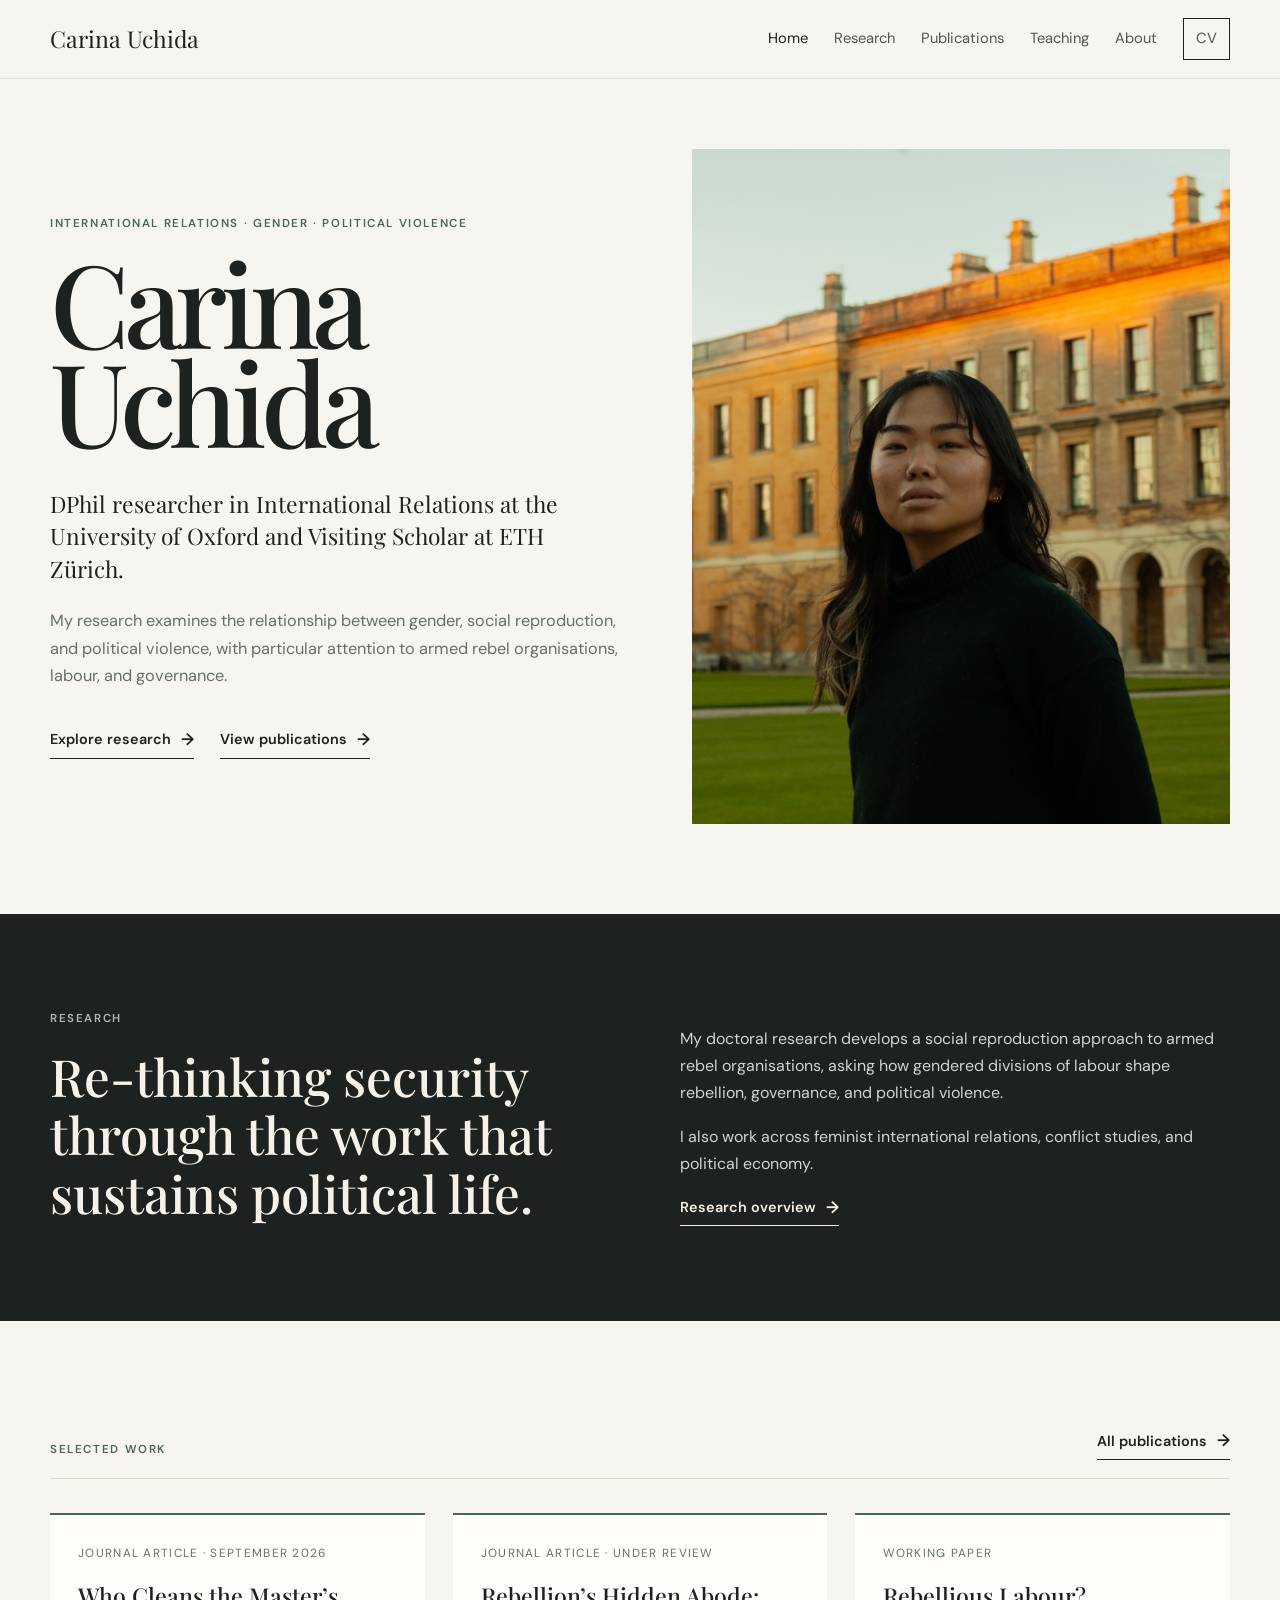
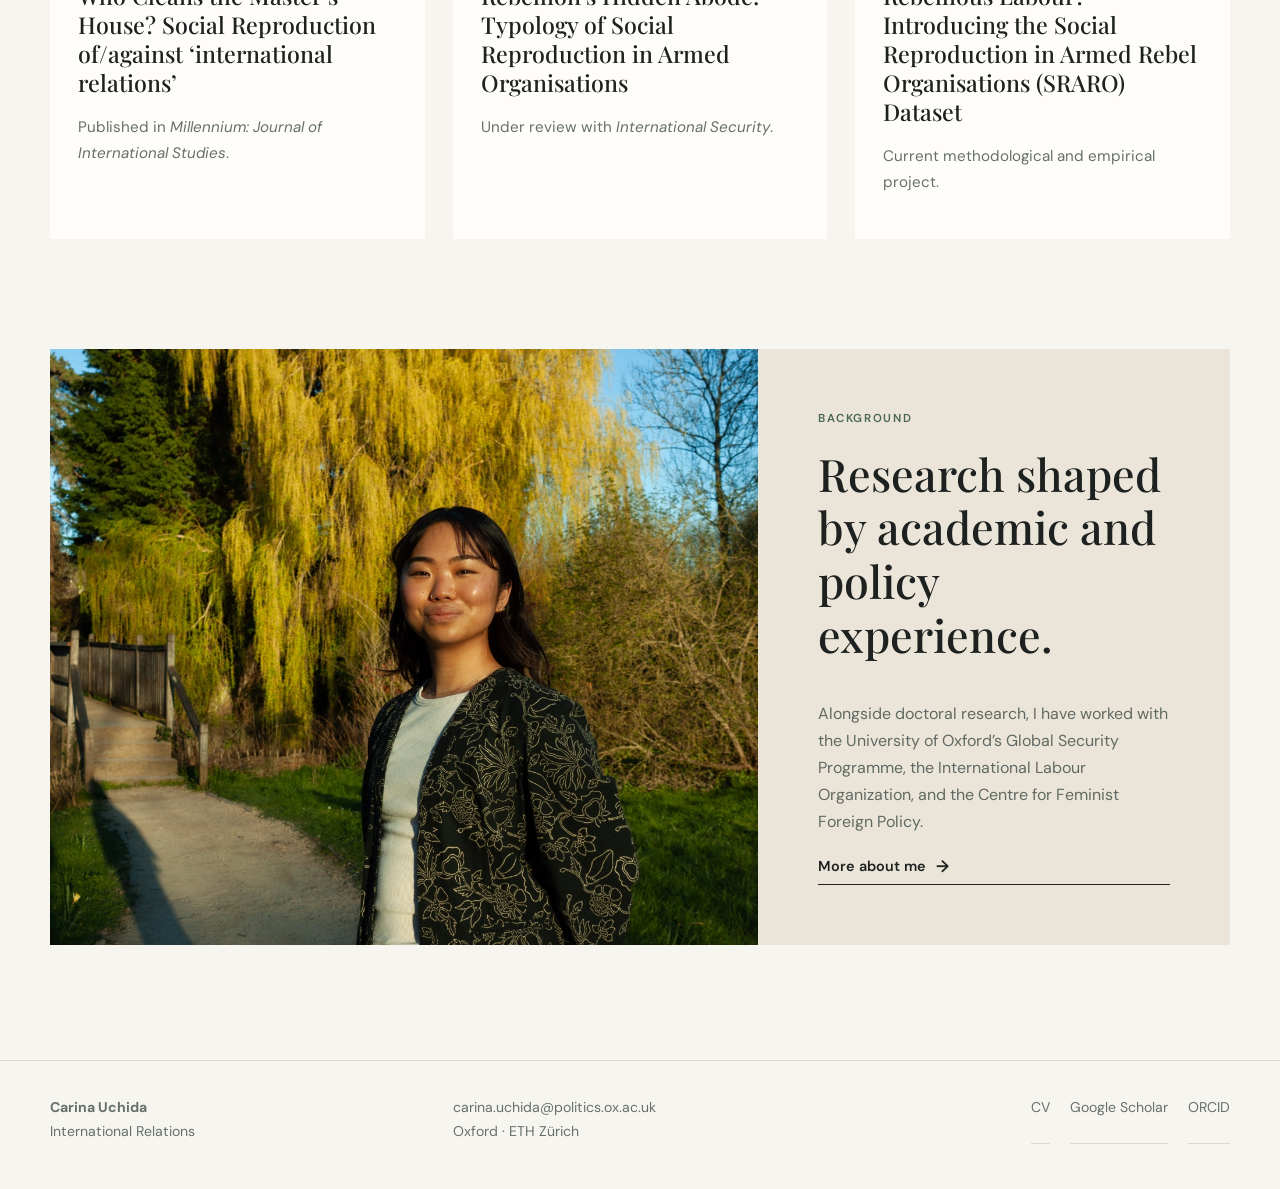
==== index.html @ 17d5bbb2 "Add files via upload" ====
<!doctype html>
<html lang="en">
<head>
  <meta charset="utf-8">
  <meta name="viewport" content="width=device-width, initial-scale=1">
  <meta name="description" content="Carina Uchida — DPhil researcher in International Relations at the University of Oxford and Visiting Scholar at ETH Zürich.">
  <title>Carina Uchida | International Relations</title>
  <link rel="stylesheet" href="styles.css">
</head>
<body>
  <header class="site-header">
    <div class="wrap nav-wrap">
      <a class="brand" href="index.html">Carina Uchida</a>
      <nav aria-label="Primary">
        <a class="active" href="index.html">Home</a>
        <a href="research.html">Research</a>
        <a href="publications.html">Publications</a>
        <a href="teaching.html">Teaching</a>
        <a href="about.html">About</a>
        <a class="nav-cv" href="assets/Carina_Uchida_CV.pdf">CV</a>
      </nav>
    </div>
  </header>

  <main>
    <section class="hero wrap">
      <div class="hero-copy">
        <p class="eyebrow">International Relations · Gender · Political Violence</p>
        <h1>Carina<br>Uchida</h1>
        <p class="lead">DPhil researcher in International Relations at the University of Oxford and Visiting Scholar at ETH Zürich.</p>
        <p class="intro">My research examines the relationship between gender, social reproduction, and political violence, with particular attention to armed rebel organisations, labour, and governance.</p>
        <div class="hero-links">
          <a class="text-link" href="research.html">Explore research <span>→</span></a>
          <a class="text-link" href="publications.html">View publications <span>→</span></a>
        </div>
      </div>
      <figure class="hero-photo">
        <img src="assets/carina-oxford.jpeg" alt="Carina Uchida outdoors in front of an Oxford college building">
      </figure>
    </section>

    <section class="band">
      <div class="wrap two-col">
        <div>
          <p class="eyebrow">Research</p>
          <h2>Re-thinking security through the work that sustains political life.</h2>
        </div>
        <div>
          <p>My doctoral research develops a social reproduction approach to armed rebel organisations, asking how gendered divisions of labour shape rebellion, governance, and political violence.</p>
          <p>I also work across feminist international relations, conflict studies, and political economy.</p>
          <a class="text-link" href="research.html">Research overview <span>→</span></a>
        </div>
      </div>
    </section>

    <section class="wrap section">
      <div class="section-head">
        <p class="eyebrow">Selected work</p>
        <a class="text-link" href="publications.html">All publications <span>→</span></a>
      </div>
      <div class="work-grid">
        <article class="work-card">
          <p class="work-type">Journal article · September 2026</p>
          <h3>Who Cleans the Master’s House? Social Reproduction of/against ‘international relations’</h3>
          <p>Published in <em>Millennium: Journal of International Studies</em>.</p>
        </article>
        <article class="work-card">
          <p class="work-type">Journal article · Under review</p>
          <h3>Rebellion’s Hidden Abode: Typology of Social Reproduction in Armed Organisations</h3>
          <p>Under review with <em>International Security</em>.</p>
        </article>
        <article class="work-card">
          <p class="work-type">Working paper</p>
          <h3>Rebellious Labour? Introducing the Social Reproduction in Armed Rebel Organisations (SRARO) Dataset</h3>
          <p>Current methodological and empirical project.</p>
        </article>
      </div>
    </section>

    <section class="wrap portrait-strip">
      <div class="portrait-image"><img src="assets/carina-garden.jpeg" alt="Carina Uchida in a garden with a willow tree and footbridge"></div>
      <div class="portrait-copy">
        <p class="eyebrow">Background</p>
        <h2>Research shaped by academic and policy experience.</h2>
        <p>Alongside doctoral research, I have worked with the University of Oxford’s Global Security Programme, the International Labour Organization, and the Centre for Feminist Foreign Policy.</p>
        <a class="text-link" href="about.html">More about me <span>→</span></a>
      </div>
    </section>
  </main>

  <footer class="site-footer">
    <div class="wrap footer-grid">
      <div><strong>Carina Uchida</strong><br>International Relations</div>
      <div><a href="mailto:carina.uchida@politics.ox.ac.uk">carina.uchida@politics.ox.ac.uk</a><br>Oxford · ETH Zürich</div>
      <div class="footer-links"><a href="assets/Carina_Uchida_CV.pdf">CV</a><a href="https://scholar.google.com/">Google Scholar</a><a href="https://orcid.org/">ORCID</a></div>
    </div>
  </footer>
</body>
</html>
---- styles.css ----
@import url('https://fonts.googleapis.com/css2?family=DM+Sans:wght@400;500;600&family=Playfair+Display:wght@500;600&display=swap');
:root{--ink:#1d211f;--muted:#66706b;--paper:#f7f5f0;--white:#fffdf9;--line:#dcd9d1;--accent:#4b6658;--warm:#ebe5d9;--max:1180px}
*{box-sizing:border-box}html{scroll-behavior:smooth}body{margin:0;background:var(--paper);color:var(--ink);font-family:'DM Sans',system-ui,sans-serif;line-height:1.7}a{color:inherit;text-decoration:none}img{display:block;max-width:100%}.wrap{width:min(calc(100% - 48px),var(--max));margin:0 auto}.site-header{position:sticky;top:0;z-index:10;background:rgba(247,245,240,.95);backdrop-filter:blur(8px);border-bottom:1px solid rgba(220,217,209,.8)}.nav-wrap{min-height:78px;display:flex;align-items:center;justify-content:space-between;gap:30px}.brand{font-family:'Playfair Display',serif;font-size:1.45rem}.site-header nav{display:flex;align-items:center;gap:26px;font-size:.92rem}.site-header nav a{color:#4f5853}.site-header nav a:hover,.site-header nav .active{color:var(--ink)}.nav-cv{border:1px solid var(--ink);padding:7px 12px}.hero{display:grid;grid-template-columns:1.03fr .97fr;min-height:calc(100vh - 78px);align-items:center;gap:70px;padding-top:70px;padding-bottom:90px}.eyebrow{text-transform:uppercase;letter-spacing:.14em;font-size:.72rem;color:var(--accent);font-weight:600;margin:0 0 18px}.hero h1{font-family:'Playfair Display',serif;font-weight:500;font-size:clamp(4.4rem,9vw,8rem);line-height:.86;letter-spacing:-.055em;margin:0 0 38px}.lead{font-family:'Playfair Display',serif;font-size:1.42rem;line-height:1.42;max-width:620px;margin:0 0 22px}.intro{max-width:640px;color:var(--muted);font-size:1.02rem}.hero-links{display:flex;gap:26px;flex-wrap:wrap;margin-top:35px}.text-link{display:inline-flex;align-items:center;gap:10px;font-weight:600;font-size:.9rem;border-bottom:1px solid var(--ink);padding-bottom:4px}.text-link span{font-size:1.05rem}.hero-photo{margin:0;position:relative;height:min(75vh,760px);overflow:hidden}.hero-photo img{width:100%;height:100%;object-fit:cover;object-position:56% 49%}.band{background:var(--ink);color:#f6f2e9;padding:95px 0}.two-col{display:grid;grid-template-columns:1fr 1fr;gap:80px}.two-col h2{font-family:'Playfair Display',serif;font-weight:500;font-size:clamp(2.1rem,4vw,3.4rem);line-height:1.15;margin:0}.two-col p{color:#d0d5cf;max-width:580px}.band .eyebrow{color:#aebaa9}.band .text-link{border-color:#f6f2e9}.section{padding-top:105px;padding-bottom:110px}.section-head{display:flex;align-items:end;justify-content:space-between;gap:30px;border-bottom:1px solid var(--line);padding-bottom:18px;margin-bottom:34px}.section-head .eyebrow{margin:0}.work-grid{display:grid;grid-template-columns:repeat(3,1fr);gap:28px}.work-card{padding:28px;background:var(--white);min-height:270px;border-top:2px solid var(--accent)}.work-type{font-size:.74rem;text-transform:uppercase;letter-spacing:.11em;color:var(--muted);margin:0 0 18px}.work-card h3{font-family:'Playfair Display',serif;font-size:1.45rem;font-weight:500;line-height:1.25;margin:0 0 18px}.work-card p:last-child{color:var(--muted);font-size:.95rem}.portrait-strip{display:grid;grid-template-columns:1.2fr .8fr;gap:0;background:var(--warm);margin-bottom:115px}.portrait-image{min-height:500px}.portrait-image img{width:100%;height:100%;object-fit:cover;object-position:50% 50%}.portrait-copy{display:flex;flex-direction:column;justify-content:center;padding:60px}.portrait-copy h2{font-family:'Playfair Display',serif;font-size:2.8rem;line-height:1.2;font-weight:500;margin:0 0 22px}.portrait-copy p:not(.eyebrow){color:#606963}.page{padding-top:88px;padding-bottom:110px;min-height:calc(100vh - 78px)}.page h1{font-family:'Playfair Display',serif;font-weight:500;font-size:clamp(3.6rem,7vw,6.2rem);line-height:1;margin:0 0 25px;letter-spacing:-.04em}.page-lead{font-family:'Playfair Display',serif;font-size:1.45rem;line-height:1.45;max-width:820px;color:#39413d;margin:0 0 65px}.research-list article{display:grid;grid-template-columns:90px 1fr;gap:25px;border-top:1px solid var(--line);padding:35px 0}.research-list span{font-family:'Playfair Display',serif;color:var(--accent);font-size:1.4rem}.research-list h2,.feature-panel h2{font-family:'Playfair Display',serif;font-weight:500;font-size:2.25rem;line-height:1.2;margin:0 0 12px}.research-list p{max-width:760px;color:var(--muted)}.feature-panel{margin-top:55px;background:var(--ink);color:#f7f3eb;padding:55px 58px}.feature-panel .eyebrow{color:#aebaa9}.feature-panel p:not(.eyebrow){color:#d0d5cf;max-width:760px}.feature-panel .text-link{border-color:#f7f3eb;margin-top:12px}.pub-section{margin:70px 0}.pub-section>h2{font-family:'Playfair Display',serif;font-weight:500;font-size:2rem;border-bottom:1px solid var(--line);padding-bottom:14px}.pub{display:grid;grid-template-columns:150px 1fr;gap:40px;border-bottom:1px solid var(--line);padding:28px 0}.pub-year{font-size:.8rem;text-transform:uppercase;letter-spacing:.1em;color:var(--muted)}.pub h3{font-family:'Playfair Display',serif;font-weight:500;font-size:1.45rem;line-height:1.3;margin:0 0 9px}.pub p{color:var(--muted);margin:0}.teach-grid{display:grid;grid-template-columns:1fr 1fr;gap:22px}.teach-grid article{background:var(--white);padding:34px;min-height:240px}.teach-grid h2{font-family:'Playfair Display',serif;font-weight:500;font-size:1.7rem;line-height:1.2;margin:0 0 14px}.teach-grid p:last-child{color:var(--muted)}.about-intro{display:grid;grid-template-columns:1fr 1fr;gap:60px;align-items:end}.about-intro img{width:100%;height:500px;object-fit:cover;object-position:50% 40%}.about-body{display:grid;grid-template-columns:1.5fr .8fr;gap:100px;margin-top:80px}.about-body h2,.about-body h3{font-family:'Playfair Display',serif;font-weight:500}.about-body h2{font-size:2.4rem}.about-body aside{background:var(--white);padding:35px}.about-body aside h3{font-size:1.6rem;margin-top:0}.about-body aside p{color:var(--muted)}.button{display:inline-block;margin-top:15px;background:var(--ink);color:white;padding:11px 17px;font-size:.9rem}.contact-block{margin-top:100px;border-top:1px solid var(--line);padding-top:48px}.contact-block h2{font-family:'Playfair Display',serif;font-weight:500;font-size:2.4rem;margin:0 0 8px}.contact-block p:last-child{color:var(--muted)}.site-footer{border-top:1px solid var(--line);padding:35px 0 45px;color:var(--muted);font-size:.88rem}.footer-grid{display:grid;grid-template-columns:1fr 1fr 1fr;gap:30px}.footer-links{display:flex;justify-content:flex-end;gap:20px}.footer-links a{border-bottom:1px solid var(--line)}
@media(max-width:900px){.hero{grid-template-columns:1fr;gap:40px;min-height:auto;padding-top:60px}.hero-copy{order:1}.hero-photo{order:2;height:68vh}.two-col,.work-grid,.portrait-strip,.about-intro,.about-body,.teach-grid,.footer-grid{grid-template-columns:1fr}.portrait-copy{padding:45px}.pub{grid-template-columns:1fr;gap:8px}.footer-links{justify-content:flex-start}.site-header nav{gap:13px;flex-wrap:wrap;justify-content:flex-end}.nav-wrap{align-items:flex-start;padding:18px 0}.brand{padding-top:4px}.site-header nav{font-size:.82rem}.page{padding-top:65px}}
@media(max-width:580px){.wrap{width:min(calc(100% - 30px),var(--max))}.site-header{position:static}.nav-wrap{display:block}.site-header nav{margin-top:15px;justify-content:flex-start}.hero h1{font-size:4.1rem}.hero-photo{height:58vh}.band{padding:65px 0}.section{padding:75px 0}.portrait-strip{margin-bottom:75px}.portrait-image{min-height:360px}.portrait-copy{padding:35px}.page{padding-top:55px}.feature-panel{padding:35px 28px}.contact-block h2{font-size:1.8rem}}
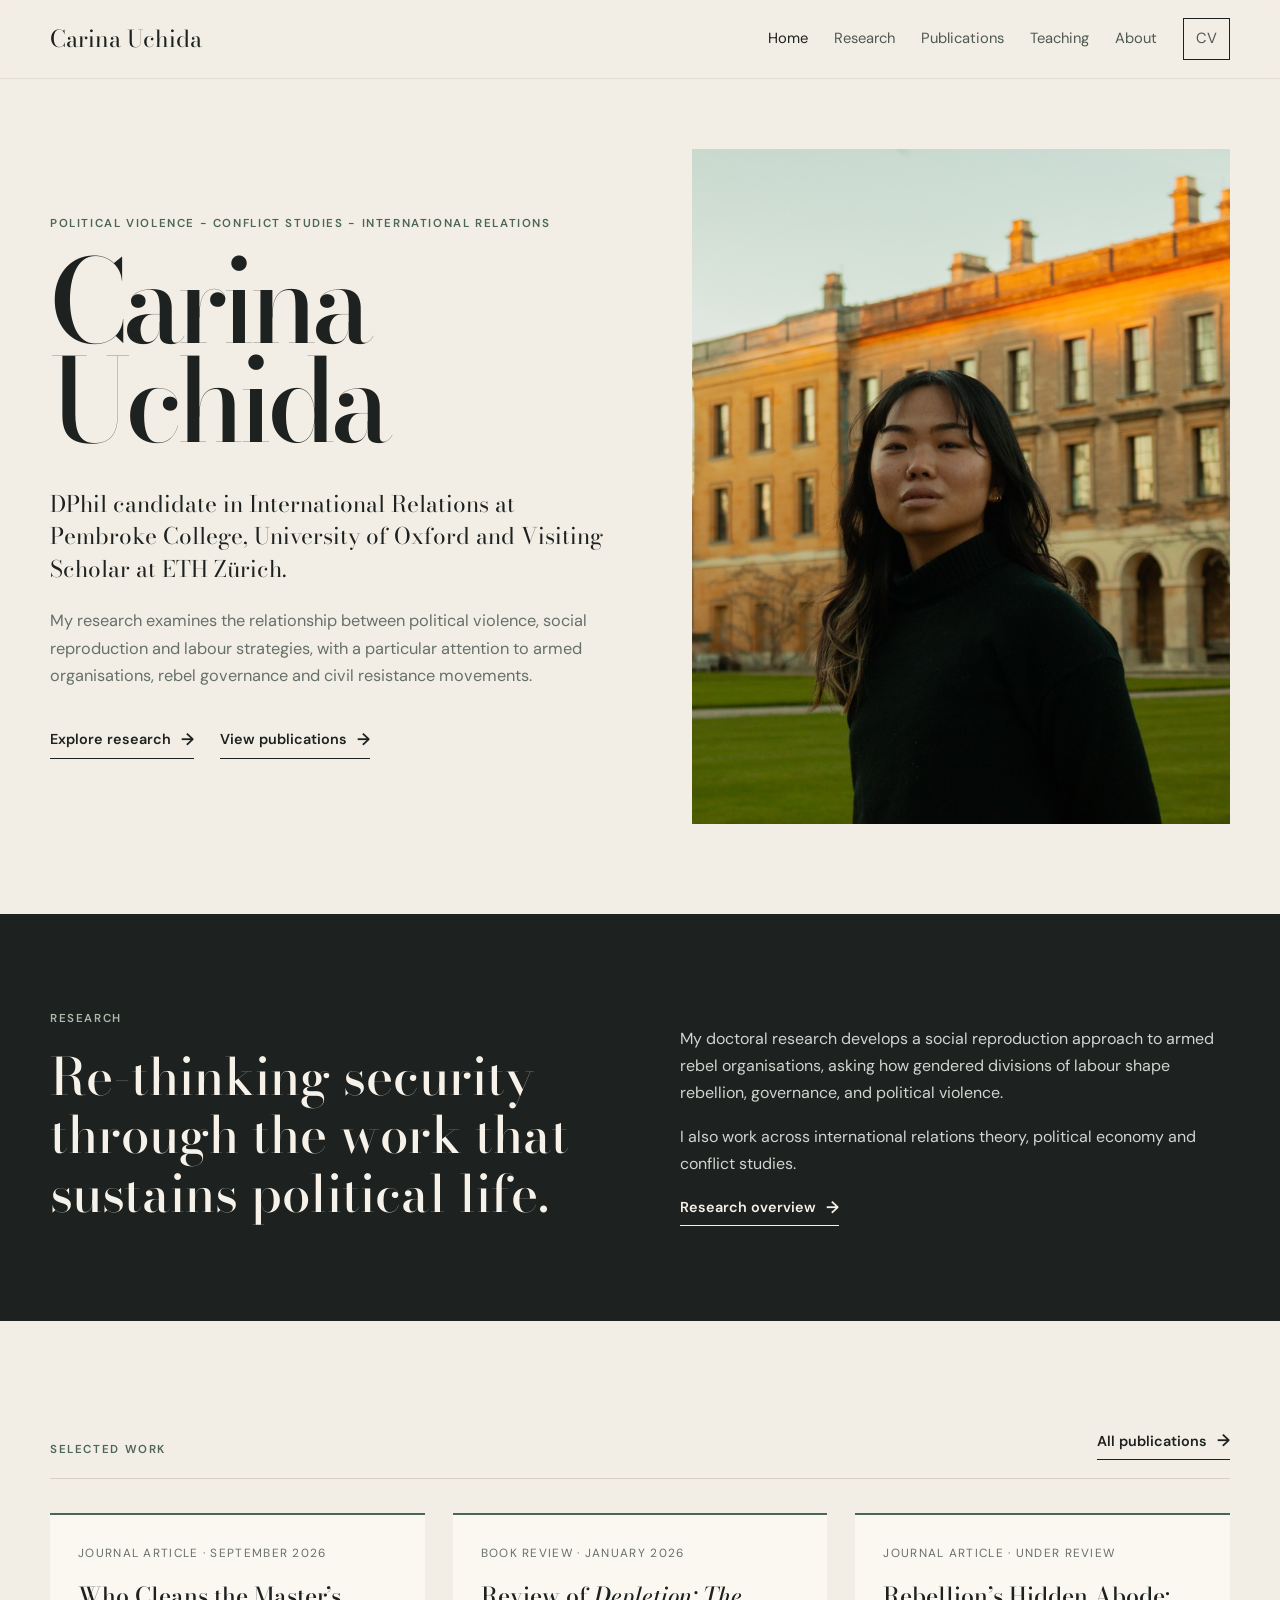
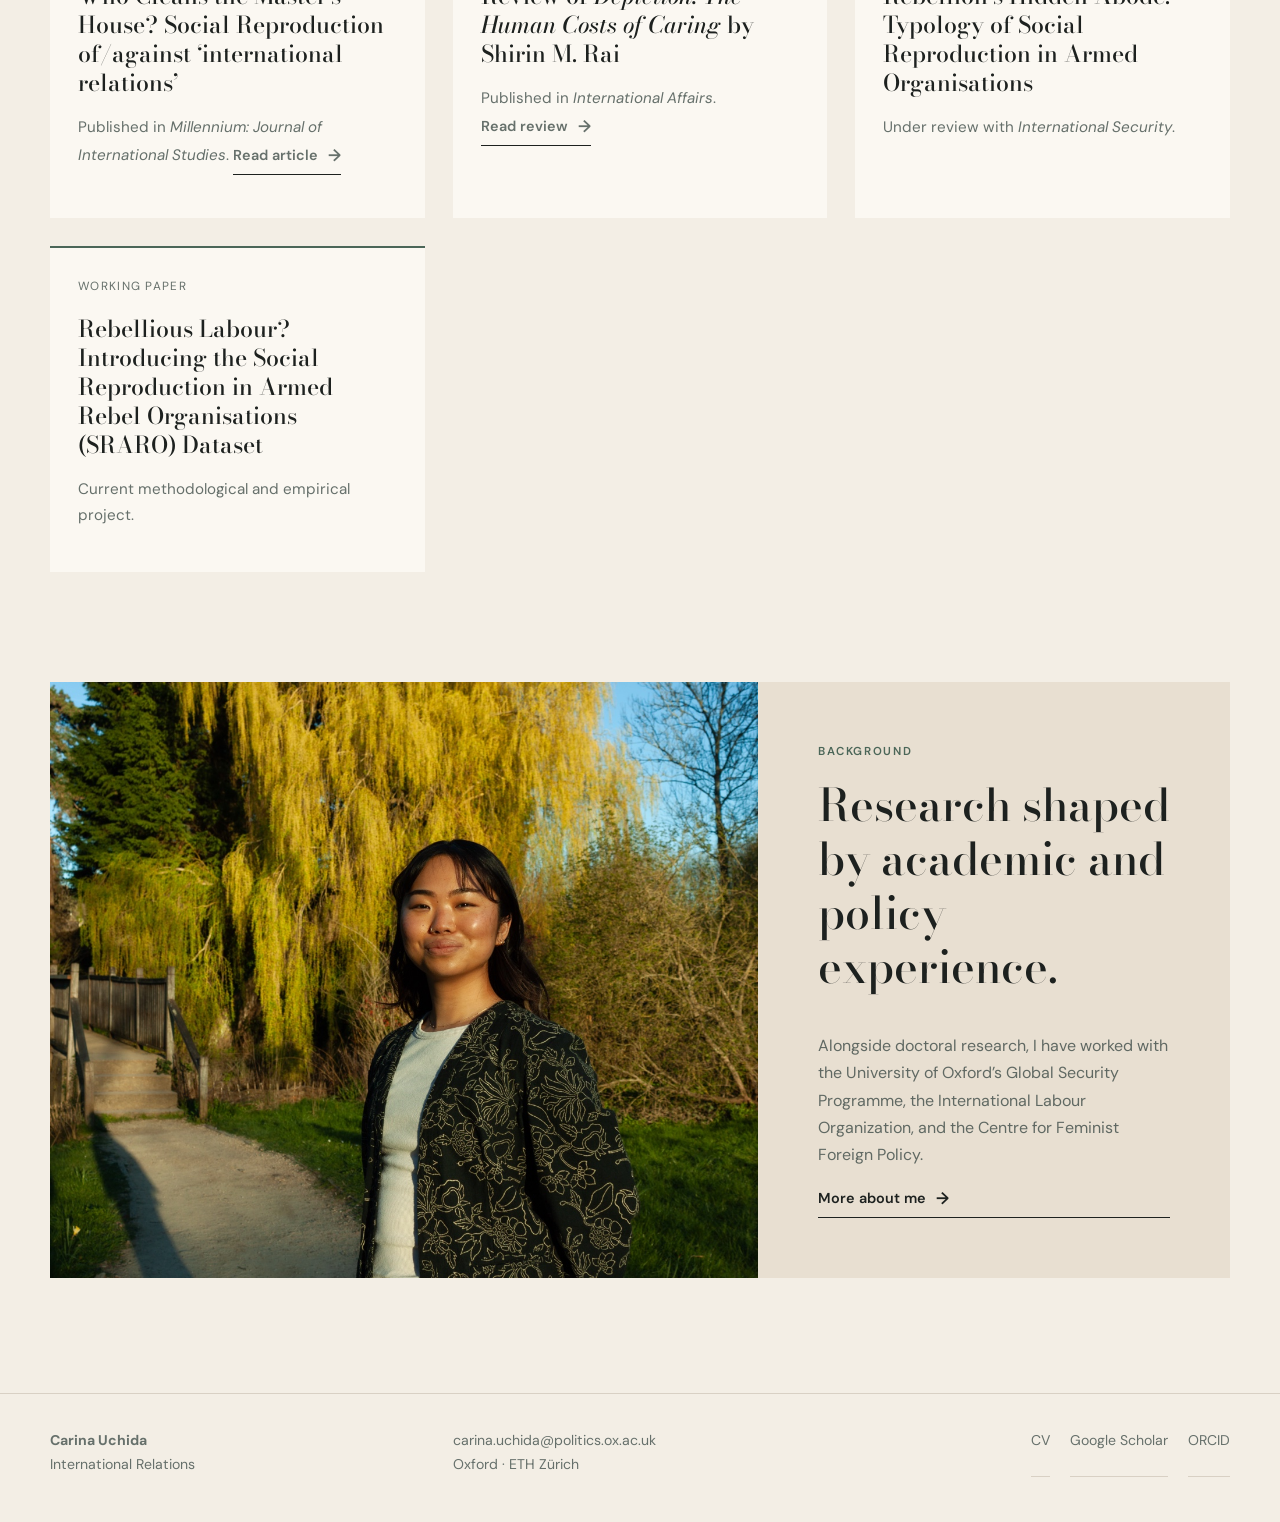
==== commit bb318cc7: "Add files via upload" ====
--- a/index.html
+++ b/index.html
@@ -3,7 +3,7 @@
 <head>
   <meta charset="utf-8">
   <meta name="viewport" content="width=device-width, initial-scale=1">
-  <meta name="description" content="Carina Uchida — DPhil researcher in International Relations at the University of Oxford and Visiting Scholar at ETH Zürich.">
+  <meta name="description" content="Carina Uchida — DPhil candidate in International Relations at Pembroke College, University of Oxford and Visiting Scholar at ETH Zürich.">
   <title>Carina Uchida | International Relations</title>
   <link rel="stylesheet" href="styles.css">
 </head>
@@ -25,10 +25,10 @@
   <main>
     <section class="hero wrap">
       <div class="hero-copy">
-        <p class="eyebrow">International Relations · Gender · Political Violence</p>
+        <p class="eyebrow">Political Violence - Conflict Studies - International Relations</p>
         <h1>Carina<br>Uchida</h1>
-        <p class="lead">DPhil researcher in International Relations at the University of Oxford and Visiting Scholar at ETH Zürich.</p>
-        <p class="intro">My research examines the relationship between gender, social reproduction, and political violence, with particular attention to armed rebel organisations, labour, and governance.</p>
+        <p class="lead">DPhil candidate in International Relations at Pembroke College, University of Oxford and Visiting Scholar at ETH Zürich.</p>
+        <p class="intro">My research examines the relationship between political violence, social reproduction and labour strategies, with a particular attention to armed organisations, rebel governance and civil resistance movements.</p>
         <div class="hero-links">
           <a class="text-link" href="research.html">Explore research <span>→</span></a>
           <a class="text-link" href="publications.html">View publications <span>→</span></a>
@@ -47,7 +47,7 @@
         </div>
         <div>
           <p>My doctoral research develops a social reproduction approach to armed rebel organisations, asking how gendered divisions of labour shape rebellion, governance, and political violence.</p>
-          <p>I also work across feminist international relations, conflict studies, and political economy.</p>
+          <p>I also work across international relations theory, political economy and conflict studies.</p>
           <a class="text-link" href="research.html">Research overview <span>→</span></a>
         </div>
       </div>
@@ -62,7 +62,12 @@
         <article class="work-card">
           <p class="work-type">Journal article · September 2026</p>
           <h3>Who Cleans the Master’s House? Social Reproduction of/against ‘international relations’</h3>
-          <p>Published in <em>Millennium: Journal of International Studies</em>.</p>
+          <p>Published in <em>Millennium: Journal of International Studies</em>. <a class="text-link" href="https://doi.org/10.1177/03058298261475880" target="_blank" rel="noopener">Read article <span>→</span></a></p>
+        </article>
+        <article class="work-card">
+          <p class="work-type">Book review · January 2026</p>
+          <h3>Review of <em>Depletion: The Human Costs of Caring</em> by Shirin M. Rai</h3>
+          <p>Published in <em>International Affairs</em>. <a class="text-link" href="https://academic.oup.com/ia/article/102/1/275/8414446" target="_blank" rel="noopener">Read review <span>→</span></a></p>
         </article>
         <article class="work-card">
           <p class="work-type">Journal article · Under review</p>
--- a/styles.css
+++ b/styles.css
@@ -1,5 +1,5 @@
-@import url('https://fonts.googleapis.com/css2?family=DM+Sans:wght@400;500;600&family=Playfair+Display:wght@500;600&display=swap');
-:root{--ink:#1d211f;--muted:#66706b;--paper:#f7f5f0;--white:#fffdf9;--line:#dcd9d1;--accent:#4b6658;--warm:#ebe5d9;--max:1180px}
-*{box-sizing:border-box}html{scroll-behavior:smooth}body{margin:0;background:var(--paper);color:var(--ink);font-family:'DM Sans',system-ui,sans-serif;line-height:1.7}a{color:inherit;text-decoration:none}img{display:block;max-width:100%}.wrap{width:min(calc(100% - 48px),var(--max));margin:0 auto}.site-header{position:sticky;top:0;z-index:10;background:rgba(247,245,240,.95);backdrop-filter:blur(8px);border-bottom:1px solid rgba(220,217,209,.8)}.nav-wrap{min-height:78px;display:flex;align-items:center;justify-content:space-between;gap:30px}.brand{font-family:'Playfair Display',serif;font-size:1.45rem}.site-header nav{display:flex;align-items:center;gap:26px;font-size:.92rem}.site-header nav a{color:#4f5853}.site-header nav a:hover,.site-header nav .active{color:var(--ink)}.nav-cv{border:1px solid var(--ink);padding:7px 12px}.hero{display:grid;grid-template-columns:1.03fr .97fr;min-height:calc(100vh - 78px);align-items:center;gap:70px;padding-top:70px;padding-bottom:90px}.eyebrow{text-transform:uppercase;letter-spacing:.14em;font-size:.72rem;color:var(--accent);font-weight:600;margin:0 0 18px}.hero h1{font-family:'Playfair Display',serif;font-weight:500;font-size:clamp(4.4rem,9vw,8rem);line-height:.86;letter-spacing:-.055em;margin:0 0 38px}.lead{font-family:'Playfair Display',serif;font-size:1.42rem;line-height:1.42;max-width:620px;margin:0 0 22px}.intro{max-width:640px;color:var(--muted);font-size:1.02rem}.hero-links{display:flex;gap:26px;flex-wrap:wrap;margin-top:35px}.text-link{display:inline-flex;align-items:center;gap:10px;font-weight:600;font-size:.9rem;border-bottom:1px solid var(--ink);padding-bottom:4px}.text-link span{font-size:1.05rem}.hero-photo{margin:0;position:relative;height:min(75vh,760px);overflow:hidden}.hero-photo img{width:100%;height:100%;object-fit:cover;object-position:56% 49%}.band{background:var(--ink);color:#f6f2e9;padding:95px 0}.two-col{display:grid;grid-template-columns:1fr 1fr;gap:80px}.two-col h2{font-family:'Playfair Display',serif;font-weight:500;font-size:clamp(2.1rem,4vw,3.4rem);line-height:1.15;margin:0}.two-col p{color:#d0d5cf;max-width:580px}.band .eyebrow{color:#aebaa9}.band .text-link{border-color:#f6f2e9}.section{padding-top:105px;padding-bottom:110px}.section-head{display:flex;align-items:end;justify-content:space-between;gap:30px;border-bottom:1px solid var(--line);padding-bottom:18px;margin-bottom:34px}.section-head .eyebrow{margin:0}.work-grid{display:grid;grid-template-columns:repeat(3,1fr);gap:28px}.work-card{padding:28px;background:var(--white);min-height:270px;border-top:2px solid var(--accent)}.work-type{font-size:.74rem;text-transform:uppercase;letter-spacing:.11em;color:var(--muted);margin:0 0 18px}.work-card h3{font-family:'Playfair Display',serif;font-size:1.45rem;font-weight:500;line-height:1.25;margin:0 0 18px}.work-card p:last-child{color:var(--muted);font-size:.95rem}.portrait-strip{display:grid;grid-template-columns:1.2fr .8fr;gap:0;background:var(--warm);margin-bottom:115px}.portrait-image{min-height:500px}.portrait-image img{width:100%;height:100%;object-fit:cover;object-position:50% 50%}.portrait-copy{display:flex;flex-direction:column;justify-content:center;padding:60px}.portrait-copy h2{font-family:'Playfair Display',serif;font-size:2.8rem;line-height:1.2;font-weight:500;margin:0 0 22px}.portrait-copy p:not(.eyebrow){color:#606963}.page{padding-top:88px;padding-bottom:110px;min-height:calc(100vh - 78px)}.page h1{font-family:'Playfair Display',serif;font-weight:500;font-size:clamp(3.6rem,7vw,6.2rem);line-height:1;margin:0 0 25px;letter-spacing:-.04em}.page-lead{font-family:'Playfair Display',serif;font-size:1.45rem;line-height:1.45;max-width:820px;color:#39413d;margin:0 0 65px}.research-list article{display:grid;grid-template-columns:90px 1fr;gap:25px;border-top:1px solid var(--line);padding:35px 0}.research-list span{font-family:'Playfair Display',serif;color:var(--accent);font-size:1.4rem}.research-list h2,.feature-panel h2{font-family:'Playfair Display',serif;font-weight:500;font-size:2.25rem;line-height:1.2;margin:0 0 12px}.research-list p{max-width:760px;color:var(--muted)}.feature-panel{margin-top:55px;background:var(--ink);color:#f7f3eb;padding:55px 58px}.feature-panel .eyebrow{color:#aebaa9}.feature-panel p:not(.eyebrow){color:#d0d5cf;max-width:760px}.feature-panel .text-link{border-color:#f7f3eb;margin-top:12px}.pub-section{margin:70px 0}.pub-section>h2{font-family:'Playfair Display',serif;font-weight:500;font-size:2rem;border-bottom:1px solid var(--line);padding-bottom:14px}.pub{display:grid;grid-template-columns:150px 1fr;gap:40px;border-bottom:1px solid var(--line);padding:28px 0}.pub-year{font-size:.8rem;text-transform:uppercase;letter-spacing:.1em;color:var(--muted)}.pub h3{font-family:'Playfair Display',serif;font-weight:500;font-size:1.45rem;line-height:1.3;margin:0 0 9px}.pub p{color:var(--muted);margin:0}.teach-grid{display:grid;grid-template-columns:1fr 1fr;gap:22px}.teach-grid article{background:var(--white);padding:34px;min-height:240px}.teach-grid h2{font-family:'Playfair Display',serif;font-weight:500;font-size:1.7rem;line-height:1.2;margin:0 0 14px}.teach-grid p:last-child{color:var(--muted)}.about-intro{display:grid;grid-template-columns:1fr 1fr;gap:60px;align-items:end}.about-intro img{width:100%;height:500px;object-fit:cover;object-position:50% 40%}.about-body{display:grid;grid-template-columns:1.5fr .8fr;gap:100px;margin-top:80px}.about-body h2,.about-body h3{font-family:'Playfair Display',serif;font-weight:500}.about-body h2{font-size:2.4rem}.about-body aside{background:var(--white);padding:35px}.about-body aside h3{font-size:1.6rem;margin-top:0}.about-body aside p{color:var(--muted)}.button{display:inline-block;margin-top:15px;background:var(--ink);color:white;padding:11px 17px;font-size:.9rem}.contact-block{margin-top:100px;border-top:1px solid var(--line);padding-top:48px}.contact-block h2{font-family:'Playfair Display',serif;font-weight:500;font-size:2.4rem;margin:0 0 8px}.contact-block p:last-child{color:var(--muted)}.site-footer{border-top:1px solid var(--line);padding:35px 0 45px;color:var(--muted);font-size:.88rem}.footer-grid{display:grid;grid-template-columns:1fr 1fr 1fr;gap:30px}.footer-links{display:flex;justify-content:flex-end;gap:20px}.footer-links a{border-bottom:1px solid var(--line)}
+@import url('https://fonts.googleapis.com/css2?family=Bodoni+Moda:opsz,wght@6..96,500;6..96,600&family=DM+Sans:wght@400;500;600&display=swap');
+:root{--ink:#1d211f;--muted:#66706b;--paper:#f3eee5;--white:#fbf8f2;--line:#d8d0c4;--accent:#4b6658;--warm:#e8dfd1;--max:1180px}
+*{box-sizing:border-box}html{scroll-behavior:smooth}body{margin:0;background:var(--paper);color:var(--ink);font-family:'DM Sans',system-ui,sans-serif;line-height:1.7}a{color:inherit;text-decoration:none}img{display:block;max-width:100%}.wrap{width:min(calc(100% - 48px),var(--max));margin:0 auto}.site-header{position:sticky;top:0;z-index:10;background:rgba(243,238,229,.95);backdrop-filter:blur(8px);border-bottom:1px solid rgba(220,217,209,.8)}.nav-wrap{min-height:78px;display:flex;align-items:center;justify-content:space-between;gap:30px}.brand{font-family:'Bodoni Moda',serif;font-size:1.45rem}.site-header nav{display:flex;align-items:center;gap:26px;font-size:.92rem}.site-header nav a{color:#4f5853}.site-header nav a:hover,.site-header nav .active{color:var(--ink)}.nav-cv{border:1px solid var(--ink);padding:7px 12px}.hero{display:grid;grid-template-columns:1.03fr .97fr;min-height:calc(100vh - 78px);align-items:center;gap:70px;padding-top:70px;padding-bottom:90px}.eyebrow{text-transform:uppercase;letter-spacing:.14em;font-size:.72rem;color:var(--accent);font-weight:600;margin:0 0 18px}.hero h1{font-family:'Bodoni Moda',serif;font-weight:500;font-size:clamp(4.4rem,9vw,8rem);line-height:.86;letter-spacing:-.055em;margin:0 0 38px}.lead{font-family:'Bodoni Moda',serif;font-size:1.42rem;line-height:1.42;max-width:620px;margin:0 0 22px}.intro{max-width:640px;color:var(--muted);font-size:1.02rem}.hero-links{display:flex;gap:26px;flex-wrap:wrap;margin-top:35px}.text-link{display:inline-flex;align-items:center;gap:10px;font-weight:600;font-size:.9rem;border-bottom:1px solid var(--ink);padding-bottom:4px}.text-link span{font-size:1.05rem}.hero-photo{margin:0;position:relative;height:min(75vh,760px);overflow:hidden}.hero-photo img{width:100%;height:100%;object-fit:cover;object-position:56% 49%}.band{background:var(--ink);color:#f6f2e9;padding:95px 0}.two-col{display:grid;grid-template-columns:1fr 1fr;gap:80px}.two-col h2{font-family:'Bodoni Moda',serif;font-weight:500;font-size:clamp(2.1rem,4vw,3.4rem);line-height:1.15;margin:0}.two-col p{color:#d0d5cf;max-width:580px}.band .eyebrow{color:#aebaa9}.band .text-link{border-color:#f6f2e9}.section{padding-top:105px;padding-bottom:110px}.section-head{display:flex;align-items:end;justify-content:space-between;gap:30px;border-bottom:1px solid var(--line);padding-bottom:18px;margin-bottom:34px}.section-head .eyebrow{margin:0}.work-grid{display:grid;grid-template-columns:repeat(3,1fr);gap:28px}.work-card{padding:28px;background:var(--white);min-height:270px;border-top:2px solid var(--accent)}.work-type{font-size:.74rem;text-transform:uppercase;letter-spacing:.11em;color:var(--muted);margin:0 0 18px}.work-card h3{font-family:'Bodoni Moda',serif;font-size:1.45rem;font-weight:500;line-height:1.25;margin:0 0 18px}.work-card p:last-child{color:var(--muted);font-size:.95rem}.portrait-strip{display:grid;grid-template-columns:1.2fr .8fr;gap:0;background:var(--warm);margin-bottom:115px}.portrait-image{min-height:500px}.portrait-image img{width:100%;height:100%;object-fit:cover;object-position:50% 50%}.portrait-copy{display:flex;flex-direction:column;justify-content:center;padding:60px}.portrait-copy h2{font-family:'Bodoni Moda',serif;font-size:2.8rem;line-height:1.2;font-weight:500;margin:0 0 22px}.portrait-copy p:not(.eyebrow){color:#606963}.page{padding-top:88px;padding-bottom:110px;min-height:calc(100vh - 78px)}.page h1{font-family:'Bodoni Moda',serif;font-weight:500;font-size:clamp(3.6rem,7vw,6.2rem);line-height:1;margin:0 0 25px;letter-spacing:-.04em}.page-lead{font-family:'Bodoni Moda',serif;font-size:1.45rem;line-height:1.45;max-width:820px;color:#39413d;margin:0 0 65px}.research-list article{display:grid;grid-template-columns:90px 1fr;gap:25px;border-top:1px solid var(--line);padding:35px 0}.research-list span{font-family:'Bodoni Moda',serif;color:var(--accent);font-size:1.4rem}.research-list h2,.feature-panel h2{font-family:'Bodoni Moda',serif;font-weight:500;font-size:2.25rem;line-height:1.2;margin:0 0 12px}.research-list p{max-width:760px;color:var(--muted)}.feature-panel{margin-top:55px;background:var(--ink);color:#f7f3eb;padding:55px 58px}.feature-panel .eyebrow{color:#aebaa9}.feature-panel p:not(.eyebrow){color:#d0d5cf;max-width:760px}.feature-panel .text-link{border-color:#f7f3eb;margin-top:12px}.pub-section{margin:70px 0}.pub-section>h2{font-family:'Bodoni Moda',serif;font-weight:500;font-size:2rem;border-bottom:1px solid var(--line);padding-bottom:14px}.pub{display:grid;grid-template-columns:150px 1fr;gap:40px;border-bottom:1px solid var(--line);padding:28px 0}.pub-year{font-size:.8rem;text-transform:uppercase;letter-spacing:.1em;color:var(--muted)}.pub h3{font-family:'Bodoni Moda',serif;font-weight:500;font-size:1.45rem;line-height:1.3;margin:0 0 9px}.pub p{color:var(--muted);margin:0}.teach-grid{display:grid;grid-template-columns:1fr 1fr;gap:22px}.teach-grid article{background:var(--white);padding:34px;min-height:240px}.teach-grid h2{font-family:'Bodoni Moda',serif;font-weight:500;font-size:1.7rem;line-height:1.2;margin:0 0 14px}.teach-grid p:last-child{color:var(--muted)}.about-intro{display:grid;grid-template-columns:1fr 1fr;gap:60px;align-items:end}.about-intro img{width:100%;height:500px;object-fit:cover;object-position:50% 40%}.about-body{display:grid;grid-template-columns:1.5fr .8fr;gap:100px;margin-top:80px}.about-body h2,.about-body h3{font-family:'Bodoni Moda',serif;font-weight:500}.about-body h2{font-size:2.4rem}.about-body aside{background:var(--white);padding:35px}.about-body aside h3{font-size:1.6rem;margin-top:0}.about-body aside p{color:var(--muted)}.button{display:inline-block;margin-top:15px;background:var(--ink);color:white;padding:11px 17px;font-size:.9rem}.contact-block{margin-top:100px;border-top:1px solid var(--line);padding-top:48px}.contact-block h2{font-family:'Bodoni Moda',serif;font-weight:500;font-size:2.4rem;margin:0 0 8px}.contact-block p:last-child{color:var(--muted)}.site-footer{border-top:1px solid var(--line);padding:35px 0 45px;color:var(--muted);font-size:.88rem}.footer-grid{display:grid;grid-template-columns:1fr 1fr 1fr;gap:30px}.footer-links{display:flex;justify-content:flex-end;gap:20px}.footer-links a{border-bottom:1px solid var(--line)}
 @media(max-width:900px){.hero{grid-template-columns:1fr;gap:40px;min-height:auto;padding-top:60px}.hero-copy{order:1}.hero-photo{order:2;height:68vh}.two-col,.work-grid,.portrait-strip,.about-intro,.about-body,.teach-grid,.footer-grid{grid-template-columns:1fr}.portrait-copy{padding:45px}.pub{grid-template-columns:1fr;gap:8px}.footer-links{justify-content:flex-start}.site-header nav{gap:13px;flex-wrap:wrap;justify-content:flex-end}.nav-wrap{align-items:flex-start;padding:18px 0}.brand{padding-top:4px}.site-header nav{font-size:.82rem}.page{padding-top:65px}}
 @media(max-width:580px){.wrap{width:min(calc(100% - 30px),var(--max))}.site-header{position:static}.nav-wrap{display:block}.site-header nav{margin-top:15px;justify-content:flex-start}.hero h1{font-size:4.1rem}.hero-photo{height:58vh}.band{padding:65px 0}.section{padding:75px 0}.portrait-strip{margin-bottom:75px}.portrait-image{min-height:360px}.portrait-copy{padding:35px}.page{padding-top:55px}.feature-panel{padding:35px 28px}.contact-block h2{font-size:1.8rem}}
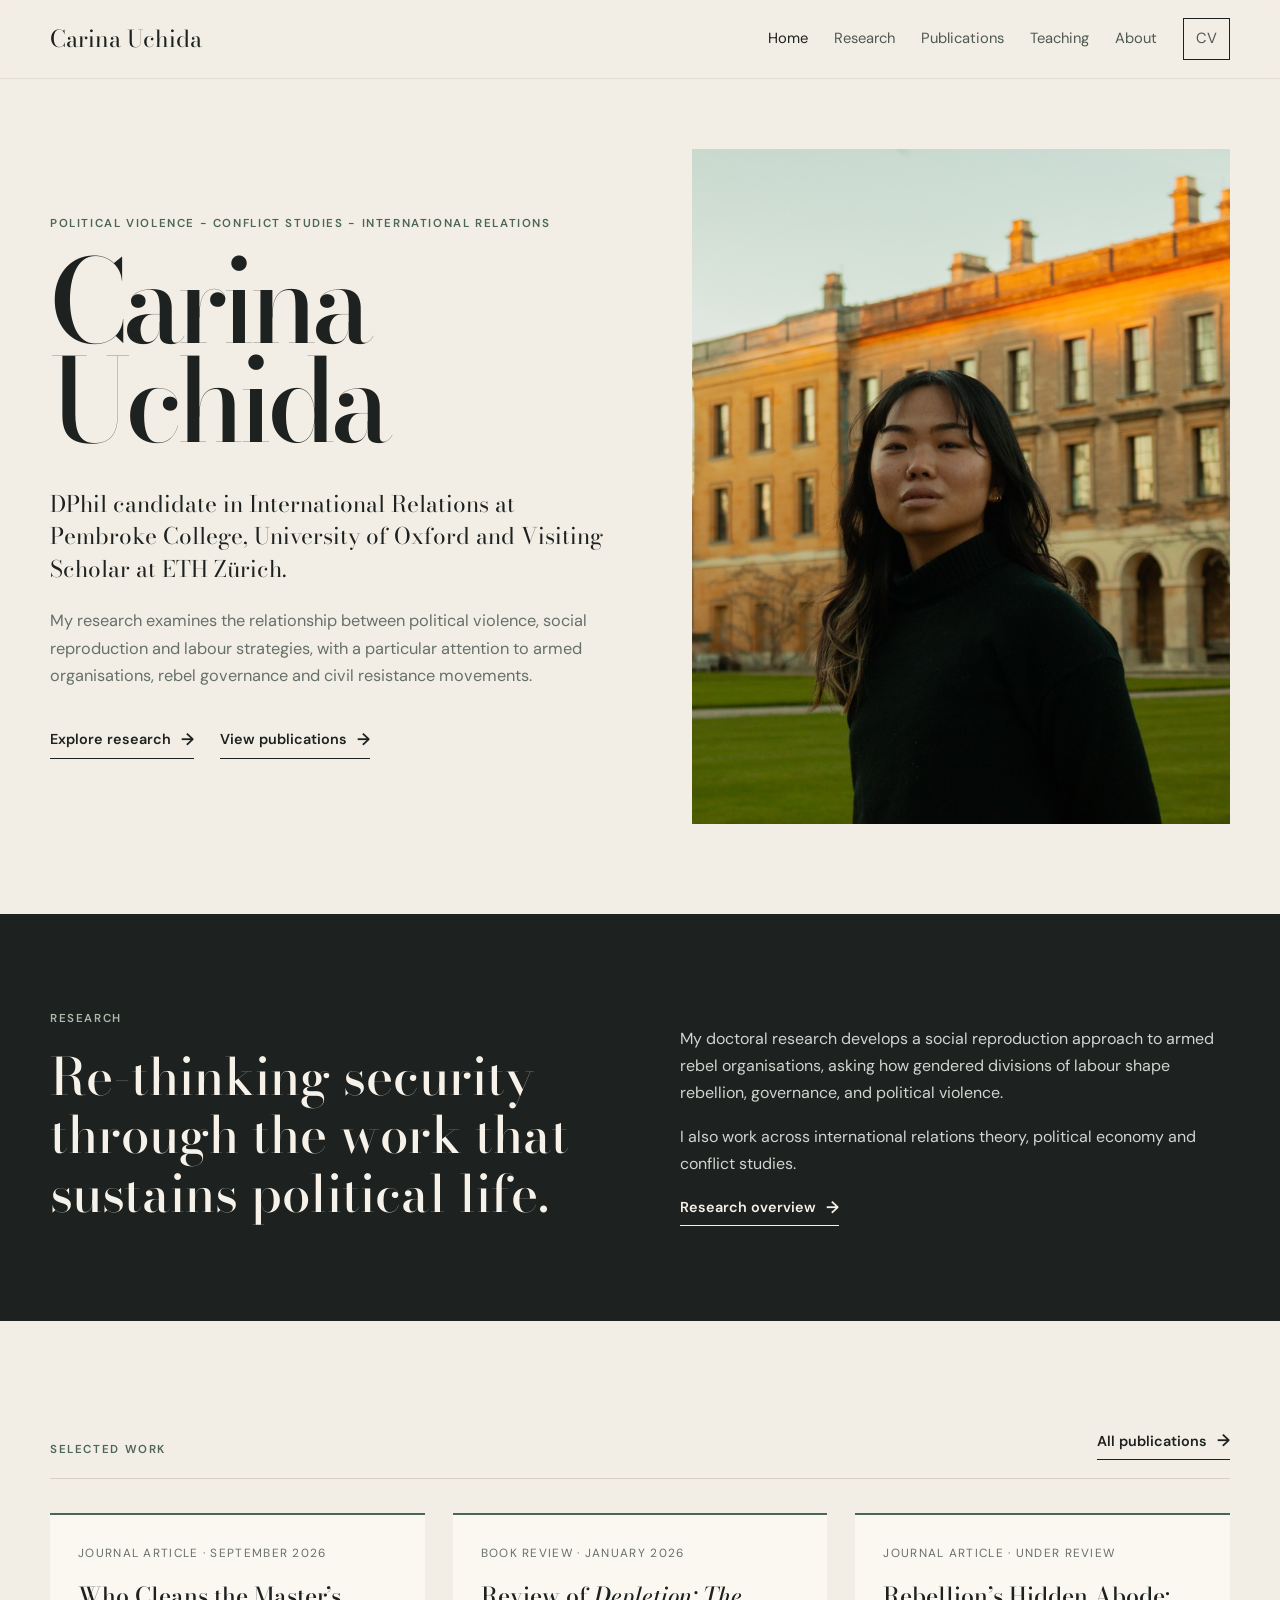
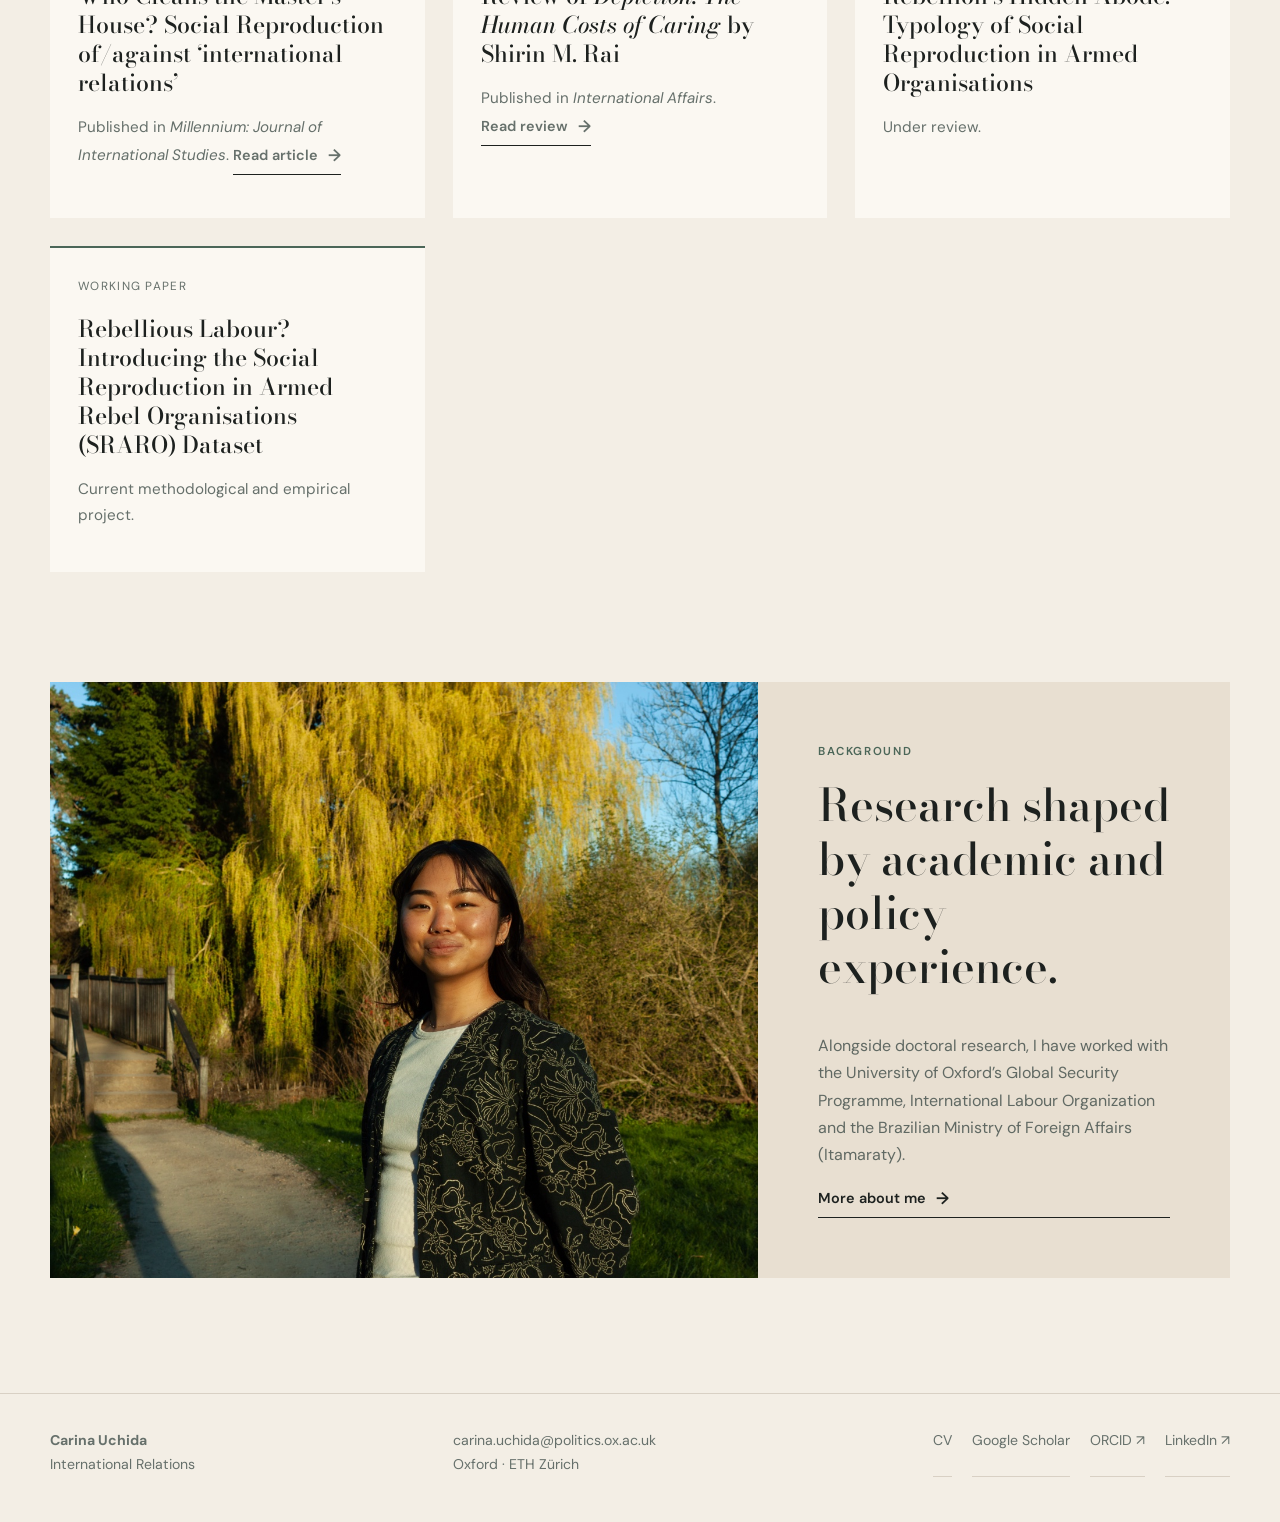
==== commit 85e59f4a: "Add files via upload" ====
--- a/index.html
+++ b/index.html
@@ -72,7 +72,7 @@
         <article class="work-card">
           <p class="work-type">Journal article · Under review</p>
           <h3>Rebellion’s Hidden Abode: Typology of Social Reproduction in Armed Organisations</h3>
-          <p>Under review with <em>International Security</em>.</p>
+          <p>Under review.</p>
         </article>
         <article class="work-card">
           <p class="work-type">Working paper</p>
@@ -87,7 +87,7 @@
       <div class="portrait-copy">
         <p class="eyebrow">Background</p>
         <h2>Research shaped by academic and policy experience.</h2>
-        <p>Alongside doctoral research, I have worked with the University of Oxford’s Global Security Programme, the International Labour Organization, and the Centre for Feminist Foreign Policy.</p>
+        <p>Alongside doctoral research, I have worked with the University of Oxford’s Global Security Programme, International Labour Organization and the Brazilian Ministry of Foreign Affairs (Itamaraty).</p>
         <a class="text-link" href="about.html">More about me <span>→</span></a>
       </div>
     </section>
@@ -97,7 +97,7 @@
     <div class="wrap footer-grid">
       <div><strong>Carina Uchida</strong><br>International Relations</div>
       <div><a href="mailto:carina.uchida@politics.ox.ac.uk">carina.uchida@politics.ox.ac.uk</a><br>Oxford · ETH Zürich</div>
-      <div class="footer-links"><a href="assets/Carina_Uchida_CV.pdf">CV</a><a href="https://scholar.google.com/">Google Scholar</a><a href="https://orcid.org/">ORCID</a></div>
+      <div class="footer-links"><a href="assets/Carina_Uchida_CV.pdf">CV</a><a href="https://scholar.google.com/">Google Scholar</a><a href="https://orcid.org/0000-0003-0064-5223" target="_blank" rel="noopener">ORCID <span>↗</span></a><a href="https://www.linkedin.com/in/carina-uchida" target="_blank" rel="noopener">LinkedIn <span>↗</span></a></div>
     </div>
   </footer>
 </body>
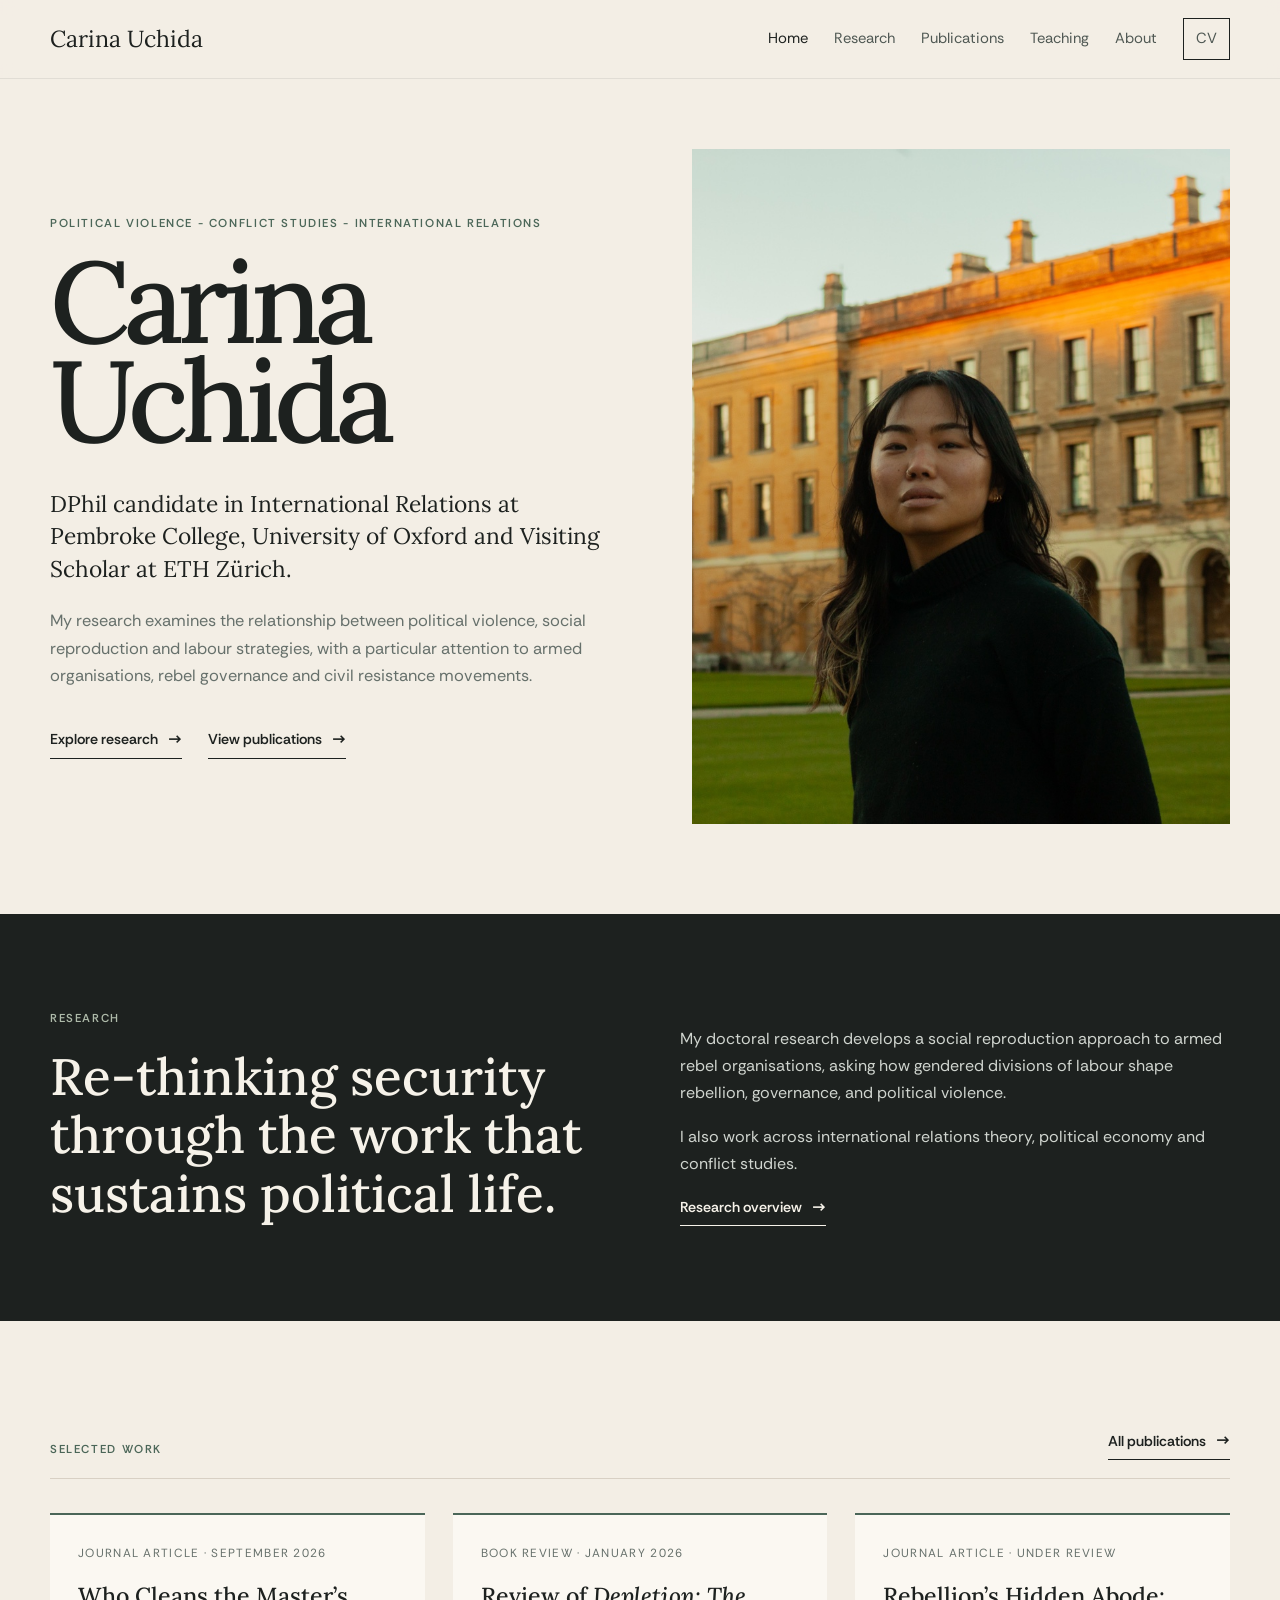
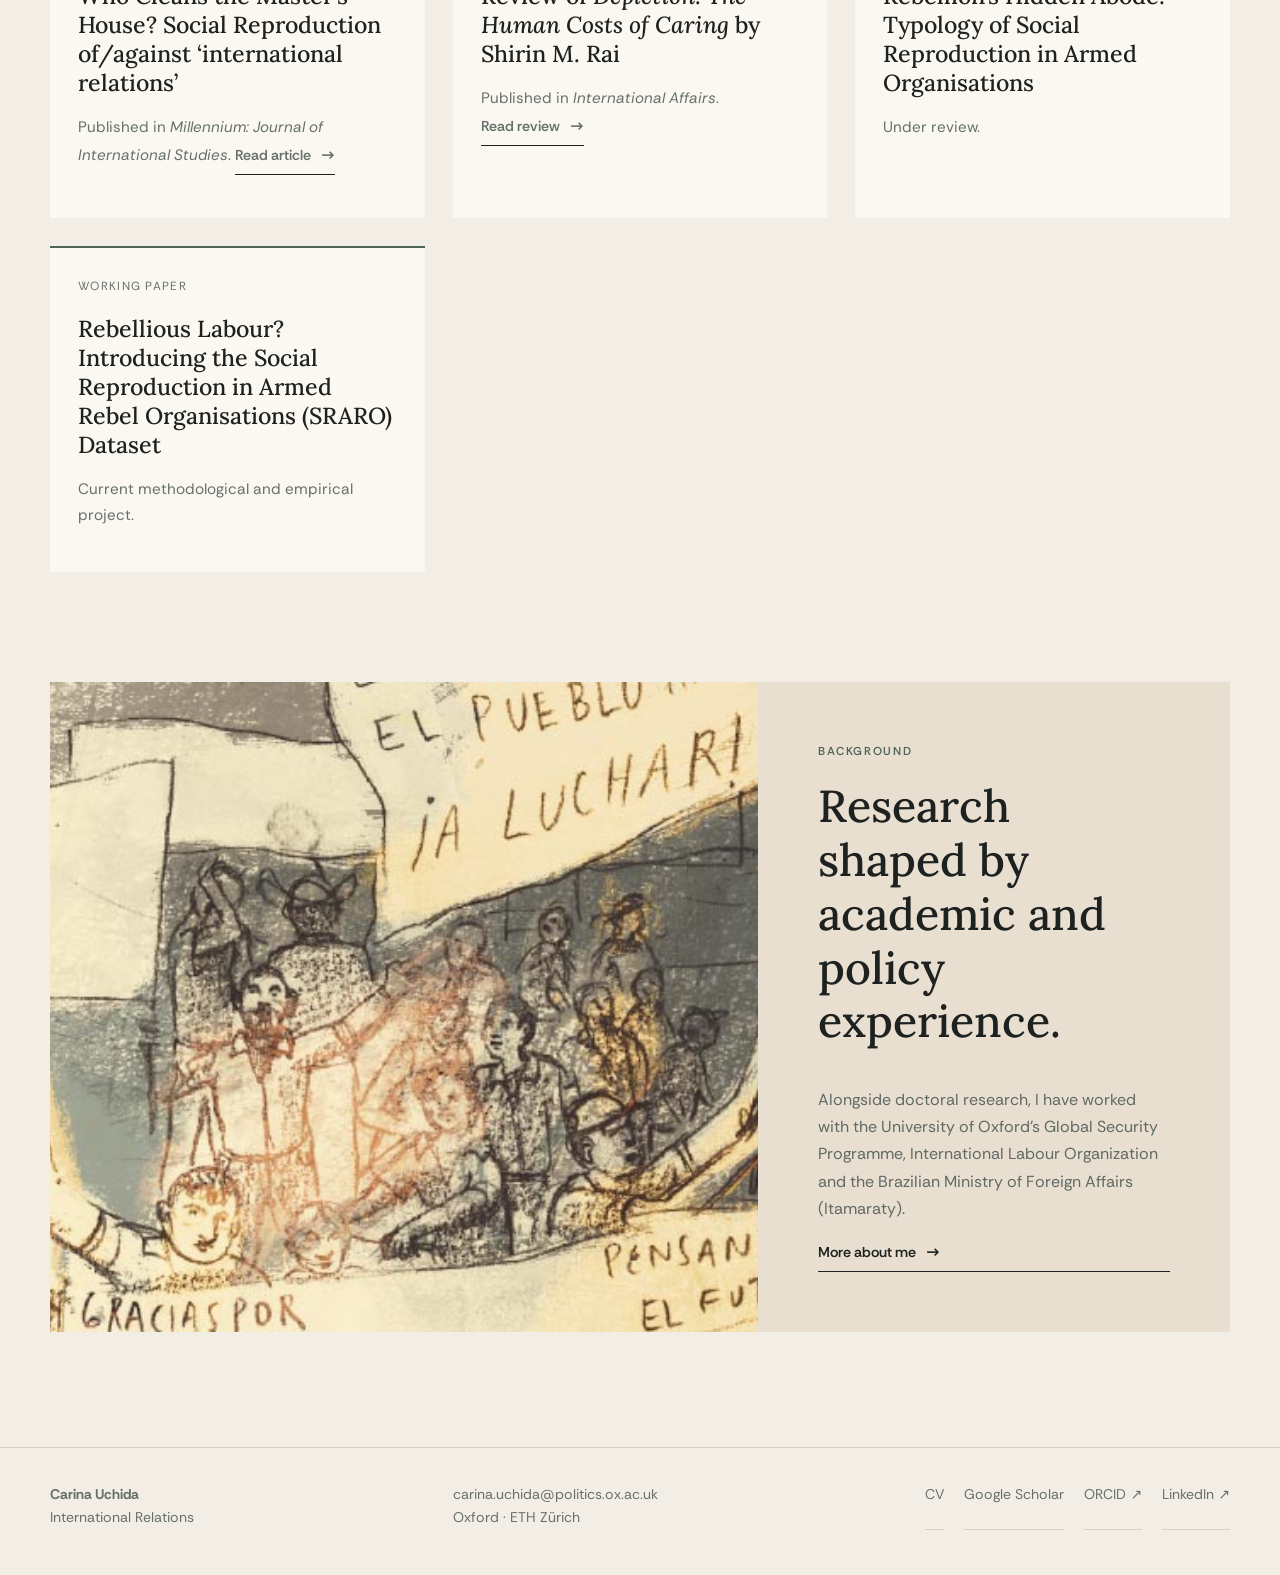
==== commit 7c1c4a0a: "Update index.html" ====
--- a/index.html
+++ b/index.html
@@ -83,7 +83,7 @@
     </section>
 
     <section class="wrap portrait-strip">
-      <div class="portrait-image"><img src="assets/carina-garden.jpeg" alt="Carina Uchida in a garden with a willow tree and footbridge"></div>
+      <div class="portrait-image"><img src="assets/av-valle-6-2-2_0.jpg" alt="En medio del conflicto, organizaciones han aguantado y defendido sus reivindicaciones."></div>
       <div class="portrait-copy">
         <p class="eyebrow">Background</p>
         <h2>Research shaped by academic and policy experience.</h2>
--- a/styles.css
+++ b/styles.css
@@ -1,5 +1,5 @@
-@import url('https://fonts.googleapis.com/css2?family=Bodoni+Moda:opsz,wght@6..96,500;6..96,600&family=DM+Sans:wght@400;500;600&display=swap');
+@import url('https://fonts.googleapis.com/css2?family=Lora:wght@400;500;600&family=Rethink+Sans:wght@400;500;600&display=swap');
 :root{--ink:#1d211f;--muted:#66706b;--paper:#f3eee5;--white:#fbf8f2;--line:#d8d0c4;--accent:#4b6658;--warm:#e8dfd1;--max:1180px}
-*{box-sizing:border-box}html{scroll-behavior:smooth}body{margin:0;background:var(--paper);color:var(--ink);font-family:'DM Sans',system-ui,sans-serif;line-height:1.7}a{color:inherit;text-decoration:none}img{display:block;max-width:100%}.wrap{width:min(calc(100% - 48px),var(--max));margin:0 auto}.site-header{position:sticky;top:0;z-index:10;background:rgba(243,238,229,.95);backdrop-filter:blur(8px);border-bottom:1px solid rgba(220,217,209,.8)}.nav-wrap{min-height:78px;display:flex;align-items:center;justify-content:space-between;gap:30px}.brand{font-family:'Bodoni Moda',serif;font-size:1.45rem}.site-header nav{display:flex;align-items:center;gap:26px;font-size:.92rem}.site-header nav a{color:#4f5853}.site-header nav a:hover,.site-header nav .active{color:var(--ink)}.nav-cv{border:1px solid var(--ink);padding:7px 12px}.hero{display:grid;grid-template-columns:1.03fr .97fr;min-height:calc(100vh - 78px);align-items:center;gap:70px;padding-top:70px;padding-bottom:90px}.eyebrow{text-transform:uppercase;letter-spacing:.14em;font-size:.72rem;color:var(--accent);font-weight:600;margin:0 0 18px}.hero h1{font-family:'Bodoni Moda',serif;font-weight:500;font-size:clamp(4.4rem,9vw,8rem);line-height:.86;letter-spacing:-.055em;margin:0 0 38px}.lead{font-family:'Bodoni Moda',serif;font-size:1.42rem;line-height:1.42;max-width:620px;margin:0 0 22px}.intro{max-width:640px;color:var(--muted);font-size:1.02rem}.hero-links{display:flex;gap:26px;flex-wrap:wrap;margin-top:35px}.text-link{display:inline-flex;align-items:center;gap:10px;font-weight:600;font-size:.9rem;border-bottom:1px solid var(--ink);padding-bottom:4px}.text-link span{font-size:1.05rem}.hero-photo{margin:0;position:relative;height:min(75vh,760px);overflow:hidden}.hero-photo img{width:100%;height:100%;object-fit:cover;object-position:56% 49%}.band{background:var(--ink);color:#f6f2e9;padding:95px 0}.two-col{display:grid;grid-template-columns:1fr 1fr;gap:80px}.two-col h2{font-family:'Bodoni Moda',serif;font-weight:500;font-size:clamp(2.1rem,4vw,3.4rem);line-height:1.15;margin:0}.two-col p{color:#d0d5cf;max-width:580px}.band .eyebrow{color:#aebaa9}.band .text-link{border-color:#f6f2e9}.section{padding-top:105px;padding-bottom:110px}.section-head{display:flex;align-items:end;justify-content:space-between;gap:30px;border-bottom:1px solid var(--line);padding-bottom:18px;margin-bottom:34px}.section-head .eyebrow{margin:0}.work-grid{display:grid;grid-template-columns:repeat(3,1fr);gap:28px}.work-card{padding:28px;background:var(--white);min-height:270px;border-top:2px solid var(--accent)}.work-type{font-size:.74rem;text-transform:uppercase;letter-spacing:.11em;color:var(--muted);margin:0 0 18px}.work-card h3{font-family:'Bodoni Moda',serif;font-size:1.45rem;font-weight:500;line-height:1.25;margin:0 0 18px}.work-card p:last-child{color:var(--muted);font-size:.95rem}.portrait-strip{display:grid;grid-template-columns:1.2fr .8fr;gap:0;background:var(--warm);margin-bottom:115px}.portrait-image{min-height:500px}.portrait-image img{width:100%;height:100%;object-fit:cover;object-position:50% 50%}.portrait-copy{display:flex;flex-direction:column;justify-content:center;padding:60px}.portrait-copy h2{font-family:'Bodoni Moda',serif;font-size:2.8rem;line-height:1.2;font-weight:500;margin:0 0 22px}.portrait-copy p:not(.eyebrow){color:#606963}.page{padding-top:88px;padding-bottom:110px;min-height:calc(100vh - 78px)}.page h1{font-family:'Bodoni Moda',serif;font-weight:500;font-size:clamp(3.6rem,7vw,6.2rem);line-height:1;margin:0 0 25px;letter-spacing:-.04em}.page-lead{font-family:'Bodoni Moda',serif;font-size:1.45rem;line-height:1.45;max-width:820px;color:#39413d;margin:0 0 65px}.research-list article{display:grid;grid-template-columns:90px 1fr;gap:25px;border-top:1px solid var(--line);padding:35px 0}.research-list span{font-family:'Bodoni Moda',serif;color:var(--accent);font-size:1.4rem}.research-list h2,.feature-panel h2{font-family:'Bodoni Moda',serif;font-weight:500;font-size:2.25rem;line-height:1.2;margin:0 0 12px}.research-list p{max-width:760px;color:var(--muted)}.feature-panel{margin-top:55px;background:var(--ink);color:#f7f3eb;padding:55px 58px}.feature-panel .eyebrow{color:#aebaa9}.feature-panel p:not(.eyebrow){color:#d0d5cf;max-width:760px}.feature-panel .text-link{border-color:#f7f3eb;margin-top:12px}.pub-section{margin:70px 0}.pub-section>h2{font-family:'Bodoni Moda',serif;font-weight:500;font-size:2rem;border-bottom:1px solid var(--line);padding-bottom:14px}.pub{display:grid;grid-template-columns:150px 1fr;gap:40px;border-bottom:1px solid var(--line);padding:28px 0}.pub-year{font-size:.8rem;text-transform:uppercase;letter-spacing:.1em;color:var(--muted)}.pub h3{font-family:'Bodoni Moda',serif;font-weight:500;font-size:1.45rem;line-height:1.3;margin:0 0 9px}.pub p{color:var(--muted);margin:0}.teach-grid{display:grid;grid-template-columns:1fr 1fr;gap:22px}.teach-grid article{background:var(--white);padding:34px;min-height:240px}.teach-grid h2{font-family:'Bodoni Moda',serif;font-weight:500;font-size:1.7rem;line-height:1.2;margin:0 0 14px}.teach-grid p:last-child{color:var(--muted)}.about-intro{display:grid;grid-template-columns:1fr 1fr;gap:60px;align-items:end}.about-intro img{width:100%;height:500px;object-fit:cover;object-position:50% 40%}.about-body{display:grid;grid-template-columns:1.5fr .8fr;gap:100px;margin-top:80px}.about-body h2,.about-body h3{font-family:'Bodoni Moda',serif;font-weight:500}.about-body h2{font-size:2.4rem}.about-body aside{background:var(--white);padding:35px}.about-body aside h3{font-size:1.6rem;margin-top:0}.about-body aside p{color:var(--muted)}.button{display:inline-block;margin-top:15px;background:var(--ink);color:white;padding:11px 17px;font-size:.9rem}.contact-block{margin-top:100px;border-top:1px solid var(--line);padding-top:48px}.contact-block h2{font-family:'Bodoni Moda',serif;font-weight:500;font-size:2.4rem;margin:0 0 8px}.contact-block p:last-child{color:var(--muted)}.site-footer{border-top:1px solid var(--line);padding:35px 0 45px;color:var(--muted);font-size:.88rem}.footer-grid{display:grid;grid-template-columns:1fr 1fr 1fr;gap:30px}.footer-links{display:flex;justify-content:flex-end;gap:20px}.footer-links a{border-bottom:1px solid var(--line)}
+*{box-sizing:border-box}html{scroll-behavior:smooth}body{margin:0;background:var(--paper);color:var(--ink);font-family:'Rethink Sans',system-ui,sans-serif;line-height:1.7}a{color:inherit;text-decoration:none}img{display:block;max-width:100%}.wrap{width:min(calc(100% - 48px),var(--max));margin:0 auto}.site-header{position:sticky;top:0;z-index:10;background:rgba(243,238,229,.95);backdrop-filter:blur(8px);border-bottom:1px solid rgba(220,217,209,.8)}.nav-wrap{min-height:78px;display:flex;align-items:center;justify-content:space-between;gap:30px}.brand{font-family:'Lora',serif;font-size:1.45rem}.site-header nav{display:flex;align-items:center;gap:26px;font-size:.92rem}.site-header nav a{color:#4f5853}.site-header nav a:hover,.site-header nav .active{color:var(--ink)}.nav-cv{border:1px solid var(--ink);padding:7px 12px}.hero{display:grid;grid-template-columns:1.03fr .97fr;min-height:calc(100vh - 78px);align-items:center;gap:70px;padding-top:70px;padding-bottom:90px}.eyebrow{text-transform:uppercase;letter-spacing:.14em;font-size:.72rem;color:var(--accent);font-weight:600;margin:0 0 18px}.hero h1{font-family:'Lora',serif;font-weight:500;font-size:clamp(4.4rem,9vw,8rem);line-height:.86;letter-spacing:-.055em;margin:0 0 38px}.lead{font-family:'Lora',serif;font-size:1.42rem;line-height:1.42;max-width:620px;margin:0 0 22px}.intro{max-width:640px;color:var(--muted);font-size:1.02rem}.hero-links{display:flex;gap:26px;flex-wrap:wrap;margin-top:35px}.text-link{display:inline-flex;align-items:center;gap:10px;font-weight:600;font-size:.9rem;border-bottom:1px solid var(--ink);padding-bottom:4px}.text-link span{font-size:1.05rem}.hero-photo{margin:0;position:relative;height:min(75vh,760px);overflow:hidden}.hero-photo img{width:100%;height:100%;object-fit:cover;object-position:56% 49%}.band{background:var(--ink);color:#f6f2e9;padding:95px 0}.two-col{display:grid;grid-template-columns:1fr 1fr;gap:80px}.two-col h2{font-family:'Lora',serif;font-weight:500;font-size:clamp(2.1rem,4vw,3.4rem);line-height:1.15;margin:0}.two-col p{color:#d0d5cf;max-width:580px}.band .eyebrow{color:#aebaa9}.band .text-link{border-color:#f6f2e9}.section{padding-top:105px;padding-bottom:110px}.section-head{display:flex;align-items:end;justify-content:space-between;gap:30px;border-bottom:1px solid var(--line);padding-bottom:18px;margin-bottom:34px}.section-head .eyebrow{margin:0}.work-grid{display:grid;grid-template-columns:repeat(3,1fr);gap:28px}.work-card{padding:28px;background:var(--white);min-height:270px;border-top:2px solid var(--accent)}.work-type{font-size:.74rem;text-transform:uppercase;letter-spacing:.11em;color:var(--muted);margin:0 0 18px}.work-card h3{font-family:'Lora',serif;font-size:1.45rem;font-weight:500;line-height:1.25;margin:0 0 18px}.work-card p:last-child{color:var(--muted);font-size:.95rem}.portrait-strip{display:grid;grid-template-columns:1.2fr .8fr;gap:0;background:var(--warm);margin-bottom:115px}.portrait-image{min-height:500px}.portrait-image img{width:100%;height:100%;object-fit:cover;object-position:50% 50%}.portrait-copy{display:flex;flex-direction:column;justify-content:center;padding:60px}.portrait-copy h2{font-family:'Lora',serif;font-size:2.8rem;line-height:1.2;font-weight:500;margin:0 0 22px}.portrait-copy p:not(.eyebrow){color:#606963}.page{padding-top:88px;padding-bottom:110px;min-height:calc(100vh - 78px)}.page h1{font-family:'Lora',serif;font-weight:500;font-size:clamp(3.6rem,7vw,6.2rem);line-height:1;margin:0 0 25px;letter-spacing:-.04em}.page-lead{font-family:'Lora',serif;font-size:1.45rem;line-height:1.45;max-width:820px;color:#39413d;margin:0 0 65px}.research-list article{display:grid;grid-template-columns:90px 1fr;gap:25px;border-top:1px solid var(--line);padding:35px 0}.research-list span{font-family:'Lora',serif;color:var(--accent);font-size:1.4rem}.research-list h2,.feature-panel h2{font-family:'Lora',serif;font-weight:500;font-size:2.25rem;line-height:1.2;margin:0 0 12px}.research-list p{max-width:760px;color:var(--muted)}.feature-panel{margin-top:55px;background:var(--ink);color:#f7f3eb;padding:55px 58px}.feature-panel .eyebrow{color:#aebaa9}.feature-panel p:not(.eyebrow){color:#d0d5cf;max-width:760px}.feature-panel .text-link{border-color:#f7f3eb;margin-top:12px}.pub-section{margin:70px 0}.pub-section>h2{font-family:'Lora',serif;font-weight:500;font-size:2rem;border-bottom:1px solid var(--line);padding-bottom:14px}.pub{display:grid;grid-template-columns:150px 1fr;gap:40px;border-bottom:1px solid var(--line);padding:28px 0}.pub-year{font-size:.8rem;text-transform:uppercase;letter-spacing:.1em;color:var(--muted)}.pub h3{font-family:'Lora',serif;font-weight:500;font-size:1.45rem;line-height:1.3;margin:0 0 9px}.pub p{color:var(--muted);margin:0}.teach-grid{display:grid;grid-template-columns:1fr 1fr;gap:22px}.teach-grid article{background:var(--white);padding:34px;min-height:240px}.teach-grid h2{font-family:'Lora',serif;font-weight:500;font-size:1.7rem;line-height:1.2;margin:0 0 14px}.teach-grid p:last-child{color:var(--muted)}.about-intro{display:grid;grid-template-columns:1fr 1fr;gap:60px;align-items:end}.about-intro img{width:100%;height:500px;object-fit:cover;object-position:50% 40%}.about-body{display:grid;grid-template-columns:1.5fr .8fr;gap:100px;margin-top:80px}.about-body h2,.about-body h3{font-family:'Lora',serif;font-weight:500}.about-body h2{font-size:2.4rem}.about-body aside{background:var(--white);padding:35px}.about-body aside h3{font-size:1.6rem;margin-top:0}.about-body aside p{color:var(--muted)}.button{display:inline-block;margin-top:15px;background:var(--ink);color:white;padding:11px 17px;font-size:.9rem}.contact-block{margin-top:100px;border-top:1px solid var(--line);padding-top:48px}.contact-block h2{font-family:'Lora',serif;font-weight:500;font-size:2.4rem;margin:0 0 8px}.contact-block p:last-child{color:var(--muted)}.site-footer{border-top:1px solid var(--line);padding:35px 0 45px;color:var(--muted);font-size:.88rem}.footer-grid{display:grid;grid-template-columns:1fr 1fr 1fr;gap:30px}.footer-links{display:flex;justify-content:flex-end;gap:20px}.footer-links a{border-bottom:1px solid var(--line)}
 @media(max-width:900px){.hero{grid-template-columns:1fr;gap:40px;min-height:auto;padding-top:60px}.hero-copy{order:1}.hero-photo{order:2;height:68vh}.two-col,.work-grid,.portrait-strip,.about-intro,.about-body,.teach-grid,.footer-grid{grid-template-columns:1fr}.portrait-copy{padding:45px}.pub{grid-template-columns:1fr;gap:8px}.footer-links{justify-content:flex-start}.site-header nav{gap:13px;flex-wrap:wrap;justify-content:flex-end}.nav-wrap{align-items:flex-start;padding:18px 0}.brand{padding-top:4px}.site-header nav{font-size:.82rem}.page{padding-top:65px}}
 @media(max-width:580px){.wrap{width:min(calc(100% - 30px),var(--max))}.site-header{position:static}.nav-wrap{display:block}.site-header nav{margin-top:15px;justify-content:flex-start}.hero h1{font-size:4.1rem}.hero-photo{height:58vh}.band{padding:65px 0}.section{padding:75px 0}.portrait-strip{margin-bottom:75px}.portrait-image{min-height:360px}.portrait-copy{padding:35px}.page{padding-top:55px}.feature-panel{padding:35px 28px}.contact-block h2{font-size:1.8rem}}
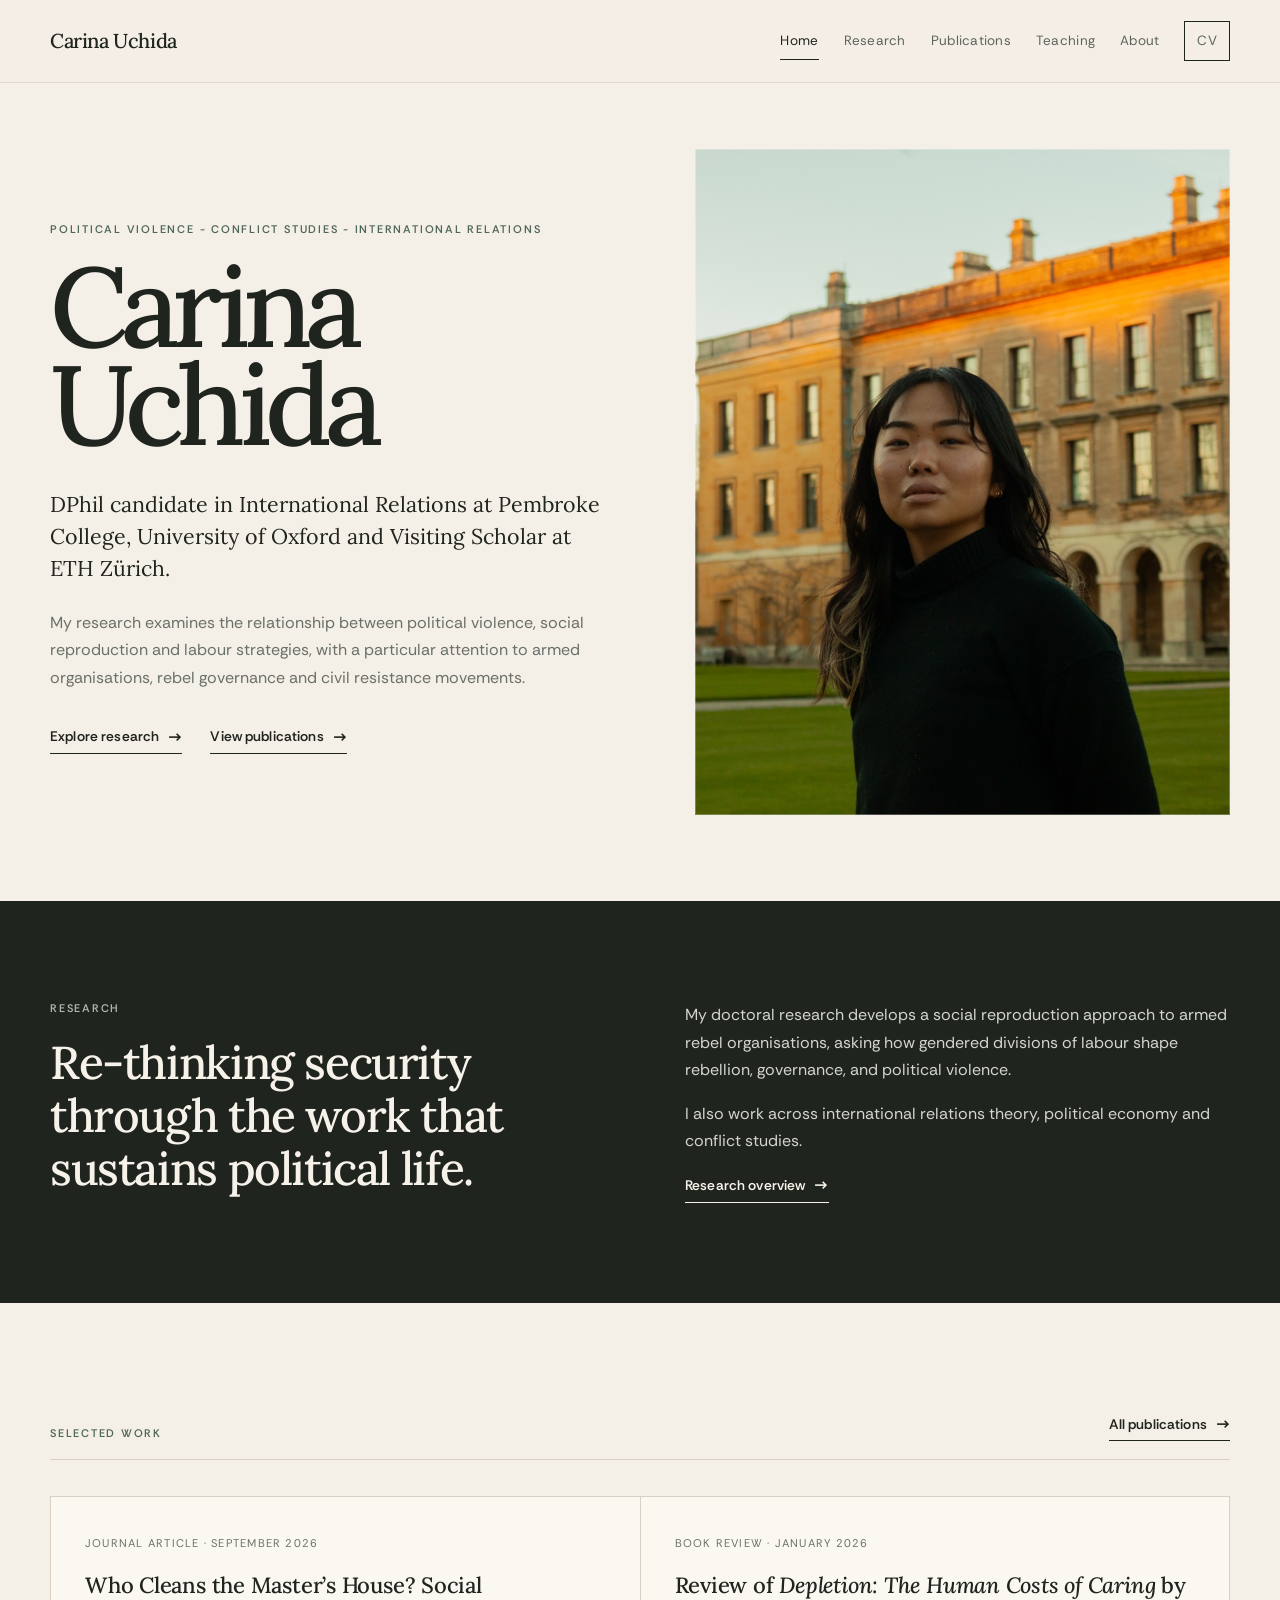
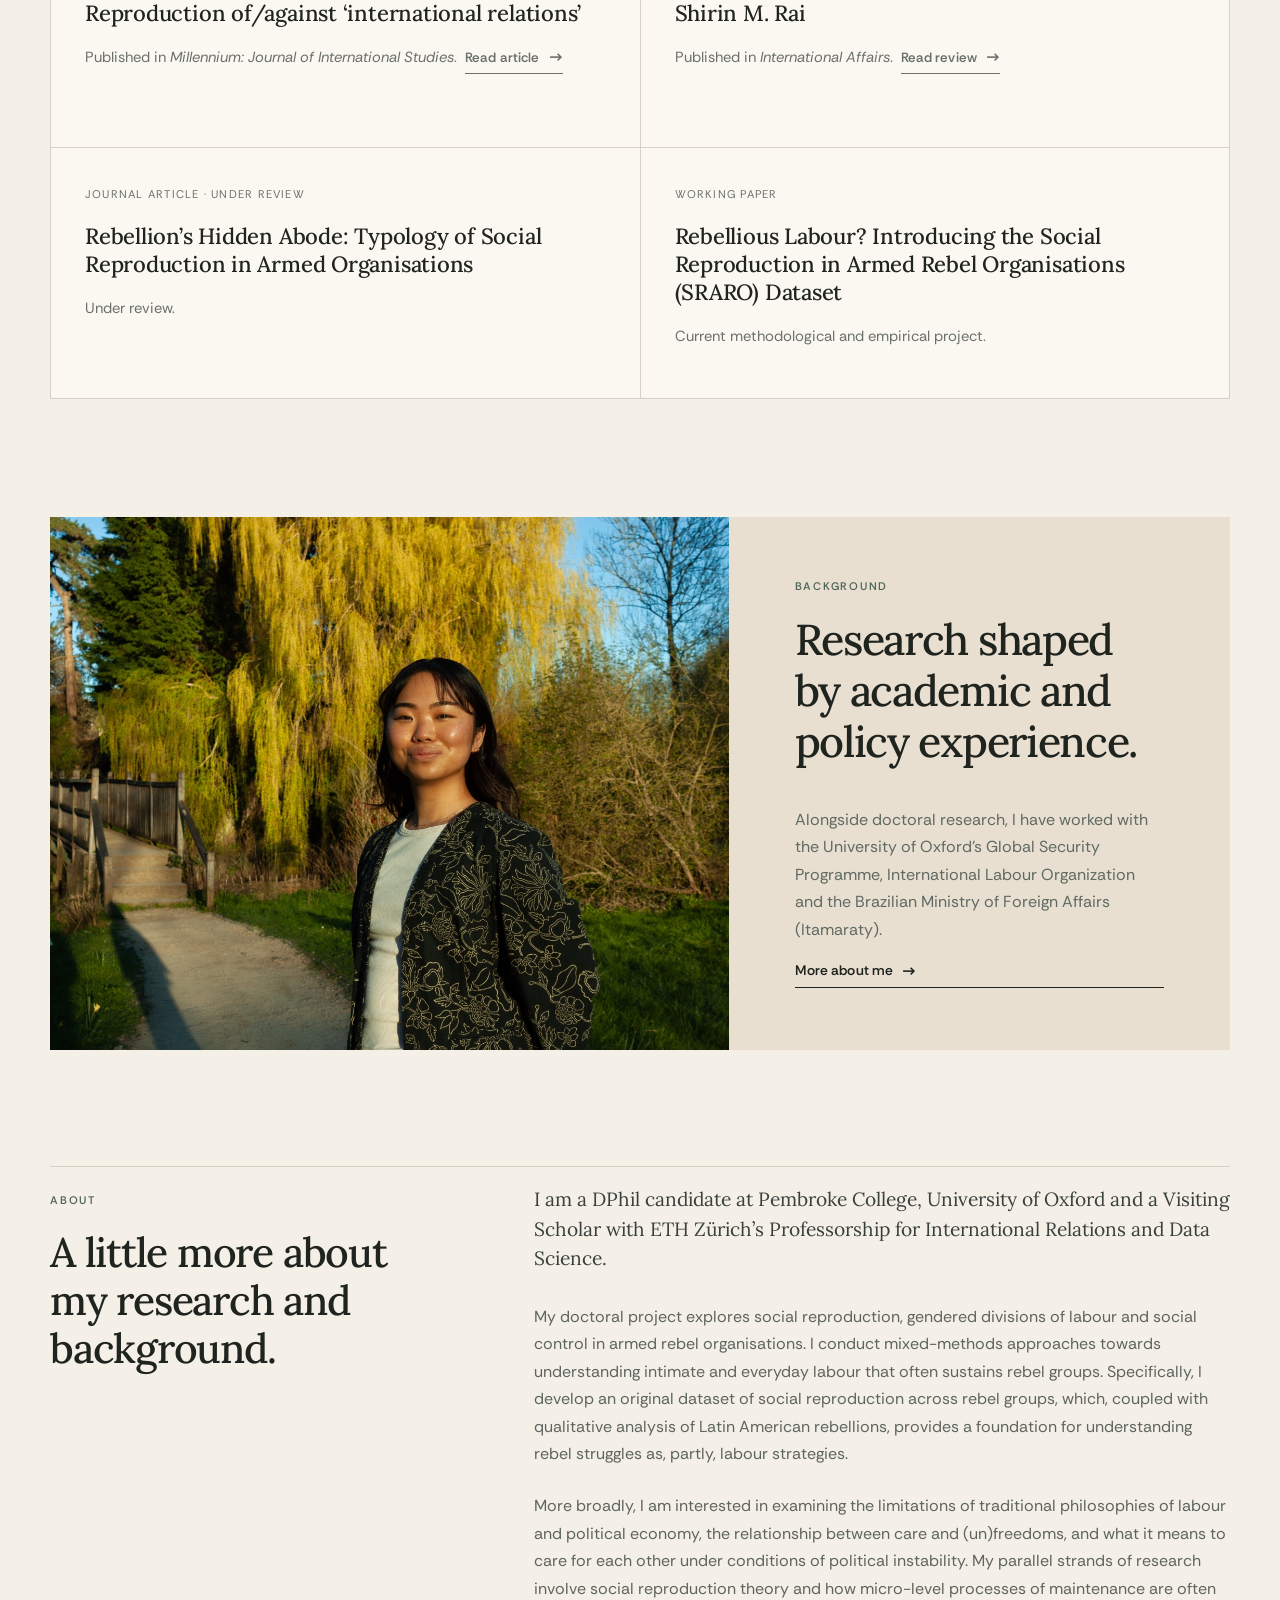
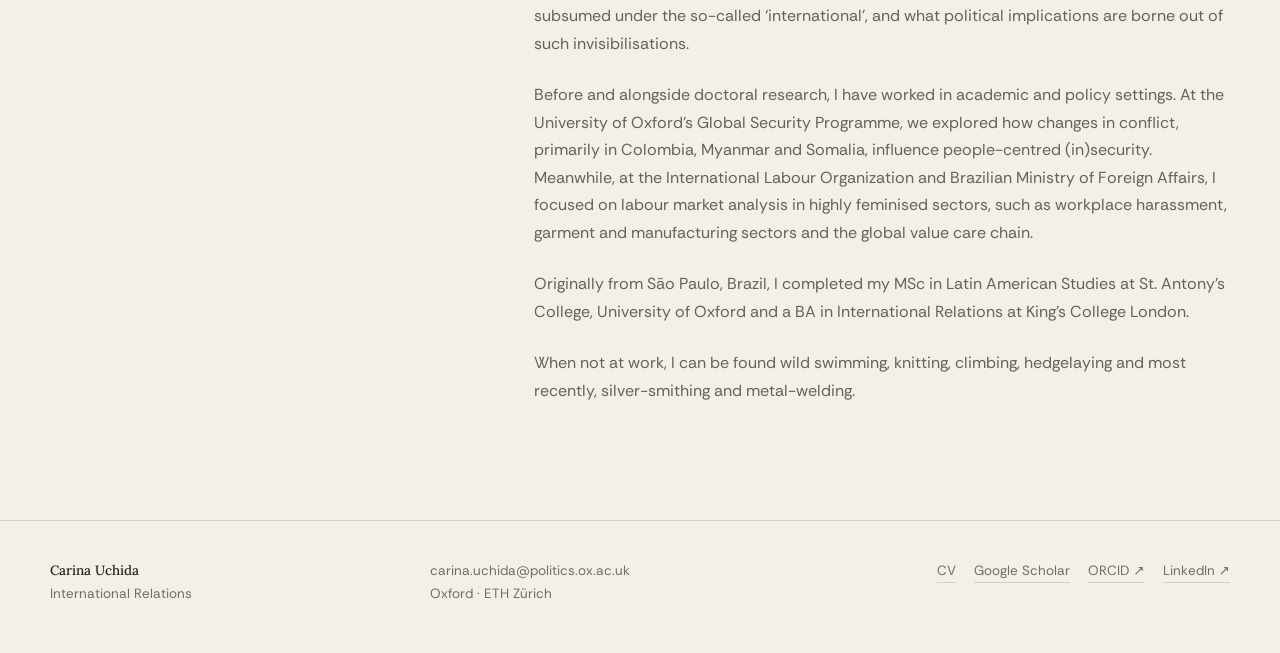
==== commit 82953e06: "Add files via upload" ====
--- a/index.html
+++ b/index.html
@@ -83,12 +83,27 @@
     </section>
 
     <section class="wrap portrait-strip">
-      <div class="portrait-image"><img src="assets/av-valle-6-2-2_0.jpg" alt="En medio del conflicto, organizaciones han aguantado y defendido sus reivindicaciones."></div>
+      <div class="portrait-image"><img src="assets/carina-garden.jpeg" alt="Carina Uchida in a garden with a willow tree and footbridge"></div>
       <div class="portrait-copy">
         <p class="eyebrow">Background</p>
         <h2>Research shaped by academic and policy experience.</h2>
         <p>Alongside doctoral research, I have worked with the University of Oxford’s Global Security Programme, International Labour Organization and the Brazilian Ministry of Foreign Affairs (Itamaraty).</p>
         <a class="text-link" href="about.html">More about me <span>→</span></a>
+      </div>
+    </section>
+
+    <section class="wrap home-bio" id="about">
+      <div class="home-bio-label">
+        <p class="eyebrow">About</p>
+        <h2>A little more about my research and background.</h2>
+      </div>
+      <div class="home-bio-body">
+        <p class="bio-role">I am a DPhil candidate at Pembroke College, University of Oxford and a Visiting Scholar with ETH Zürich’s Professorship for International Relations and Data Science.</p>
+        <p>My doctoral project explores social reproduction, gendered divisions of labour and social control in armed rebel organisations. I conduct mixed-methods approaches towards understanding intimate and everyday labour that often sustains rebel groups. Specifically, I develop an original dataset of social reproduction across rebel groups, which, coupled with qualitative analysis of Latin American rebellions, provides a foundation for understanding rebel struggles as, partly, labour strategies.</p>
+        <p>More broadly, I am interested in examining the limitations of traditional philosophies of labour and political economy, the relationship between care and (un)freedoms, and what it means to care for each other under conditions of political instability. My parallel strands of research involve social reproduction theory and how micro-level processes of maintenance are often subsumed under the so-called ‘international’, and what political implications are borne out of such invisibilisations.</p>
+        <p>Before and alongside doctoral research, I have worked in academic and policy settings. At the University of Oxford’s Global Security Programme, we explored how changes in conflict, primarily in Colombia, Myanmar and Somalia, influence people-centred (in)security. Meanwhile, at the International Labour Organization and Brazilian Ministry of Foreign Affairs, I focused on labour market analysis in highly feminised sectors, such as workplace harassment, garment and manufacturing sectors and the global value care chain.</p>
+        <p>Originally from São Paulo, Brazil, I completed my MSc in Latin American Studies at St. Antony’s College, University of Oxford and a BA in International Relations at King’s College London.</p>
+        <p>When not at work, I can be found wild swimming, knitting, climbing, hedgelaying and most recently, silver-smithing and metal-welding.</p>
       </div>
     </section>
   </main>
--- a/styles.css
+++ b/styles.css
@@ -1,5 +1,177 @@
 @import url('https://fonts.googleapis.com/css2?family=Lora:wght@400;500;600&family=Rethink+Sans:wght@400;500;600&display=swap');
-:root{--ink:#1d211f;--muted:#66706b;--paper:#f3eee5;--white:#fbf8f2;--line:#d8d0c4;--accent:#4b6658;--warm:#e8dfd1;--max:1180px}
-*{box-sizing:border-box}html{scroll-behavior:smooth}body{margin:0;background:var(--paper);color:var(--ink);font-family:'Rethink Sans',system-ui,sans-serif;line-height:1.7}a{color:inherit;text-decoration:none}img{display:block;max-width:100%}.wrap{width:min(calc(100% - 48px),var(--max));margin:0 auto}.site-header{position:sticky;top:0;z-index:10;background:rgba(243,238,229,.95);backdrop-filter:blur(8px);border-bottom:1px solid rgba(220,217,209,.8)}.nav-wrap{min-height:78px;display:flex;align-items:center;justify-content:space-between;gap:30px}.brand{font-family:'Lora',serif;font-size:1.45rem}.site-header nav{display:flex;align-items:center;gap:26px;font-size:.92rem}.site-header nav a{color:#4f5853}.site-header nav a:hover,.site-header nav .active{color:var(--ink)}.nav-cv{border:1px solid var(--ink);padding:7px 12px}.hero{display:grid;grid-template-columns:1.03fr .97fr;min-height:calc(100vh - 78px);align-items:center;gap:70px;padding-top:70px;padding-bottom:90px}.eyebrow{text-transform:uppercase;letter-spacing:.14em;font-size:.72rem;color:var(--accent);font-weight:600;margin:0 0 18px}.hero h1{font-family:'Lora',serif;font-weight:500;font-size:clamp(4.4rem,9vw,8rem);line-height:.86;letter-spacing:-.055em;margin:0 0 38px}.lead{font-family:'Lora',serif;font-size:1.42rem;line-height:1.42;max-width:620px;margin:0 0 22px}.intro{max-width:640px;color:var(--muted);font-size:1.02rem}.hero-links{display:flex;gap:26px;flex-wrap:wrap;margin-top:35px}.text-link{display:inline-flex;align-items:center;gap:10px;font-weight:600;font-size:.9rem;border-bottom:1px solid var(--ink);padding-bottom:4px}.text-link span{font-size:1.05rem}.hero-photo{margin:0;position:relative;height:min(75vh,760px);overflow:hidden}.hero-photo img{width:100%;height:100%;object-fit:cover;object-position:56% 49%}.band{background:var(--ink);color:#f6f2e9;padding:95px 0}.two-col{display:grid;grid-template-columns:1fr 1fr;gap:80px}.two-col h2{font-family:'Lora',serif;font-weight:500;font-size:clamp(2.1rem,4vw,3.4rem);line-height:1.15;margin:0}.two-col p{color:#d0d5cf;max-width:580px}.band .eyebrow{color:#aebaa9}.band .text-link{border-color:#f6f2e9}.section{padding-top:105px;padding-bottom:110px}.section-head{display:flex;align-items:end;justify-content:space-between;gap:30px;border-bottom:1px solid var(--line);padding-bottom:18px;margin-bottom:34px}.section-head .eyebrow{margin:0}.work-grid{display:grid;grid-template-columns:repeat(3,1fr);gap:28px}.work-card{padding:28px;background:var(--white);min-height:270px;border-top:2px solid var(--accent)}.work-type{font-size:.74rem;text-transform:uppercase;letter-spacing:.11em;color:var(--muted);margin:0 0 18px}.work-card h3{font-family:'Lora',serif;font-size:1.45rem;font-weight:500;line-height:1.25;margin:0 0 18px}.work-card p:last-child{color:var(--muted);font-size:.95rem}.portrait-strip{display:grid;grid-template-columns:1.2fr .8fr;gap:0;background:var(--warm);margin-bottom:115px}.portrait-image{min-height:500px}.portrait-image img{width:100%;height:100%;object-fit:cover;object-position:50% 50%}.portrait-copy{display:flex;flex-direction:column;justify-content:center;padding:60px}.portrait-copy h2{font-family:'Lora',serif;font-size:2.8rem;line-height:1.2;font-weight:500;margin:0 0 22px}.portrait-copy p:not(.eyebrow){color:#606963}.page{padding-top:88px;padding-bottom:110px;min-height:calc(100vh - 78px)}.page h1{font-family:'Lora',serif;font-weight:500;font-size:clamp(3.6rem,7vw,6.2rem);line-height:1;margin:0 0 25px;letter-spacing:-.04em}.page-lead{font-family:'Lora',serif;font-size:1.45rem;line-height:1.45;max-width:820px;color:#39413d;margin:0 0 65px}.research-list article{display:grid;grid-template-columns:90px 1fr;gap:25px;border-top:1px solid var(--line);padding:35px 0}.research-list span{font-family:'Lora',serif;color:var(--accent);font-size:1.4rem}.research-list h2,.feature-panel h2{font-family:'Lora',serif;font-weight:500;font-size:2.25rem;line-height:1.2;margin:0 0 12px}.research-list p{max-width:760px;color:var(--muted)}.feature-panel{margin-top:55px;background:var(--ink);color:#f7f3eb;padding:55px 58px}.feature-panel .eyebrow{color:#aebaa9}.feature-panel p:not(.eyebrow){color:#d0d5cf;max-width:760px}.feature-panel .text-link{border-color:#f7f3eb;margin-top:12px}.pub-section{margin:70px 0}.pub-section>h2{font-family:'Lora',serif;font-weight:500;font-size:2rem;border-bottom:1px solid var(--line);padding-bottom:14px}.pub{display:grid;grid-template-columns:150px 1fr;gap:40px;border-bottom:1px solid var(--line);padding:28px 0}.pub-year{font-size:.8rem;text-transform:uppercase;letter-spacing:.1em;color:var(--muted)}.pub h3{font-family:'Lora',serif;font-weight:500;font-size:1.45rem;line-height:1.3;margin:0 0 9px}.pub p{color:var(--muted);margin:0}.teach-grid{display:grid;grid-template-columns:1fr 1fr;gap:22px}.teach-grid article{background:var(--white);padding:34px;min-height:240px}.teach-grid h2{font-family:'Lora',serif;font-weight:500;font-size:1.7rem;line-height:1.2;margin:0 0 14px}.teach-grid p:last-child{color:var(--muted)}.about-intro{display:grid;grid-template-columns:1fr 1fr;gap:60px;align-items:end}.about-intro img{width:100%;height:500px;object-fit:cover;object-position:50% 40%}.about-body{display:grid;grid-template-columns:1.5fr .8fr;gap:100px;margin-top:80px}.about-body h2,.about-body h3{font-family:'Lora',serif;font-weight:500}.about-body h2{font-size:2.4rem}.about-body aside{background:var(--white);padding:35px}.about-body aside h3{font-size:1.6rem;margin-top:0}.about-body aside p{color:var(--muted)}.button{display:inline-block;margin-top:15px;background:var(--ink);color:white;padding:11px 17px;font-size:.9rem}.contact-block{margin-top:100px;border-top:1px solid var(--line);padding-top:48px}.contact-block h2{font-family:'Lora',serif;font-weight:500;font-size:2.4rem;margin:0 0 8px}.contact-block p:last-child{color:var(--muted)}.site-footer{border-top:1px solid var(--line);padding:35px 0 45px;color:var(--muted);font-size:.88rem}.footer-grid{display:grid;grid-template-columns:1fr 1fr 1fr;gap:30px}.footer-links{display:flex;justify-content:flex-end;gap:20px}.footer-links a{border-bottom:1px solid var(--line)}
-@media(max-width:900px){.hero{grid-template-columns:1fr;gap:40px;min-height:auto;padding-top:60px}.hero-copy{order:1}.hero-photo{order:2;height:68vh}.two-col,.work-grid,.portrait-strip,.about-intro,.about-body,.teach-grid,.footer-grid{grid-template-columns:1fr}.portrait-copy{padding:45px}.pub{grid-template-columns:1fr;gap:8px}.footer-links{justify-content:flex-start}.site-header nav{gap:13px;flex-wrap:wrap;justify-content:flex-end}.nav-wrap{align-items:flex-start;padding:18px 0}.brand{padding-top:4px}.site-header nav{font-size:.82rem}.page{padding-top:65px}}
-@media(max-width:580px){.wrap{width:min(calc(100% - 30px),var(--max))}.site-header{position:static}.nav-wrap{display:block}.site-header nav{margin-top:15px;justify-content:flex-start}.hero h1{font-size:4.1rem}.hero-photo{height:58vh}.band{padding:65px 0}.section{padding:75px 0}.portrait-strip{margin-bottom:75px}.portrait-image{min-height:360px}.portrait-copy{padding:35px}.page{padding-top:55px}.feature-panel{padding:35px 28px}.contact-block h2{font-size:1.8rem}}
+
+:root{
+  --ink:#20241f;
+  --muted:#6a706a;
+  --paper:#f4efe7;
+  --surface:#fbf8f2;
+  --line:#d8d0c4;
+  --accent:#4f675a;
+  --accent-soft:#dfe6de;
+  --warm:#e8dfd0;
+  --max:1180px;
+  --radius:0;
+}
+
+*{box-sizing:border-box}
+html{scroll-behavior:smooth}
+body{margin:0;background:var(--paper);color:var(--ink);font-family:'Rethink Sans',system-ui,sans-serif;line-height:1.72;-webkit-font-smoothing:antialiased}
+a{color:inherit;text-decoration:none}
+a:focus-visible{outline:2px solid var(--accent);outline-offset:4px}
+img{display:block;max-width:100%}
+.wrap{width:min(calc(100% - 56px),var(--max));margin:0 auto}
+
+.site-header{position:sticky;top:0;z-index:20;background:rgba(244,239,231,.94);backdrop-filter:blur(12px);border-bottom:1px solid rgba(216,208,196,.75)}
+.nav-wrap{min-height:82px;display:flex;align-items:center;justify-content:space-between;gap:34px}
+.brand{font-family:'Lora',serif;font-size:1.26rem;font-weight:500;letter-spacing:-.02em}
+.site-header nav{display:flex;align-items:center;gap:25px;font-size:.84rem;letter-spacing:.02em}
+.site-header nav a{position:relative;color:#5d645e;padding:9px 0;transition:color .2s ease}
+.site-header nav a::after{content:"";position:absolute;left:0;right:100%;bottom:2px;height:1px;background:var(--ink);transition:right .2s ease}
+.site-header nav a:hover,.site-header nav .active{color:var(--ink)}
+.site-header nav a:hover::after,.site-header nav .active::after{right:0}
+.nav-cv{border:1px solid var(--ink)!important;padding:7px 12px!important}
+.nav-cv::after{display:none}
+
+.hero{display:grid;grid-template-columns:minmax(0,1.03fr) minmax(420px,.97fr);min-height:calc(100vh - 82px);align-items:center;gap:76px;padding-top:58px;padding-bottom:78px}
+.hero-copy{padding:12px 0 0}
+.eyebrow{text-transform:uppercase;letter-spacing:.16em;font-size:.69rem;color:var(--accent);font-weight:600;line-height:1.4;margin:0 0 20px}
+.hero h1{font-family:'Lora',serif;font-weight:500;font-size:clamp(4.6rem,8.8vw,7.6rem);line-height:.87;letter-spacing:-.06em;margin:0 0 36px}
+.lead{font-family:'Lora',serif;font-size:1.34rem;line-height:1.48;max-width:650px;margin:0 0 24px}
+.intro{max-width:610px;color:var(--muted);font-size:1rem;margin:0}
+.hero-links{display:flex;gap:28px;flex-wrap:wrap;margin-top:34px}
+.text-link{display:inline-flex;align-items:center;gap:9px;font-weight:600;font-size:.87rem;letter-spacing:.01em;border-bottom:1px solid currentColor;padding-bottom:4px;transition:opacity .2s ease,transform .2s ease}
+.text-link:hover{opacity:.72;transform:translateX(2px)}
+.text-link span{font-size:1.05rem;line-height:1}
+.hero-photo{margin:0;position:relative;height:min(74vh,720px);overflow:hidden}
+.hero-photo::after{content:"";position:absolute;inset:0;border:1px solid rgba(255,255,255,.28);pointer-events:none}
+.hero-photo img{width:100%;height:100%;object-fit:cover;object-position:56% 49%}
+
+.band{background:var(--ink);color:#f6f2e9;padding:100px 0}
+.two-col{display:grid;grid-template-columns:minmax(0,1fr) minmax(0,1fr);gap:90px}
+.two-col h2{font-family:'Lora',serif;font-weight:500;font-size:clamp(2.15rem,3.6vw,3.35rem);line-height:1.15;letter-spacing:-.03em;margin:0;max-width:550px}
+.two-col p{color:#d2d6cf;max-width:560px;margin-top:0}
+.band .eyebrow{color:#aebaa9}
+.band .text-link{border-color:#f6f2e9}
+
+.section{padding-top:110px;padding-bottom:118px}
+.section-head{display:flex;align-items:end;justify-content:space-between;gap:30px;border-bottom:1px solid var(--line);padding-bottom:18px;margin-bottom:36px}
+.section-head .eyebrow{margin:0}
+.work-grid{display:grid;grid-template-columns:repeat(2,minmax(0,1fr));gap:1px;background:var(--line);border:1px solid var(--line)}
+.work-card{padding:34px 34px 30px;background:var(--surface);min-height:250px;border-top:3px solid transparent;transition:background .2s ease,border-color .2s ease,transform .2s ease}
+.work-card:hover{background:#fdfaf5;border-top-color:var(--accent);transform:translateY(-2px)}
+.work-type{font-size:.7rem;text-transform:uppercase;letter-spacing:.11em;color:var(--muted);margin:0 0 17px}
+.work-card h3{font-family:'Lora',serif;font-size:1.38rem;font-weight:500;line-height:1.28;letter-spacing:-.01em;margin:0 0 18px;max-width:560px}
+.work-card p:last-child{color:var(--muted);font-size:.92rem;margin:0}
+.work-card .text-link{font-size:.84rem;margin-left:4px}
+
+.portrait-strip{display:grid;grid-template-columns:1.15fr .85fr;gap:0;background:var(--warm);margin-bottom:116px}
+.portrait-image{min-height:500px}
+.portrait-image img{width:100%;height:100%;object-fit:cover;object-position:50% 50%}
+.portrait-copy{display:flex;flex-direction:column;justify-content:center;padding:62px 66px}
+.portrait-copy h2{font-family:'Lora',serif;font-size:2.7rem;line-height:1.18;font-weight:500;letter-spacing:-.03em;margin:0 0 22px}
+.portrait-copy p:not(.eyebrow){color:#606963;max-width:460px}
+
+.page{padding-top:90px;padding-bottom:118px;min-height:calc(100vh - 82px)}
+.page>h1{font-family:'Lora',serif;font-weight:500;font-size:clamp(3.8rem,6.5vw,6rem);line-height:1;letter-spacing:-.05em;margin:0 0 24px}
+.page-lead{font-family:'Lora',serif;font-size:1.36rem;line-height:1.52;max-width:820px;color:#39413d;margin:0 0 68px}
+
+.research-list article{display:grid;grid-template-columns:74px 1fr;gap:34px;border-top:1px solid var(--line);padding:38px 0}
+.research-list article:last-child{border-bottom:1px solid var(--line)}
+.research-list span{font-family:'Lora',serif;color:var(--accent);font-size:1.2rem;padding-top:4px}
+.research-list h2,.feature-panel h2{font-family:'Lora',serif;font-weight:500;font-size:2.16rem;line-height:1.18;letter-spacing:-.02em;margin:0 0 12px}
+.research-list p{max-width:760px;color:var(--muted);margin:0}
+.feature-panel{margin-top:64px;background:var(--ink);color:#f7f3eb;padding:58px 60px}
+.feature-panel .eyebrow{color:#aebaa9}
+.feature-panel p:not(.eyebrow){color:#d0d5cf;max-width:760px}
+.feature-panel .text-link{border-color:#f7f3eb;margin-top:12px}
+
+.pub-section{margin:72px 0}
+.pub-section>h2{font-family:'Lora',serif;font-weight:500;font-size:1.95rem;letter-spacing:-.02em;border-bottom:1px solid var(--line);padding-bottom:14px;margin:0}
+.pub{display:grid;grid-template-columns:150px 1fr;gap:38px;border-bottom:1px solid var(--line);padding:30px 0}
+.pub-year{font-size:.75rem;text-transform:uppercase;letter-spacing:.1em;color:var(--muted);padding-top:3px}
+.pub h3{font-family:'Lora',serif;font-weight:500;font-size:1.42rem;line-height:1.3;letter-spacing:-.01em;margin:0 0 9px}
+.pub p{color:var(--muted);margin:0}
+
+.teach-grid{display:grid;grid-template-columns:1fr 1fr;gap:1px;background:var(--line);border:1px solid var(--line)}
+.teach-grid article{background:var(--surface);padding:36px;min-height:236px}
+.teach-grid h2{font-family:'Lora',serif;font-weight:500;font-size:1.68rem;line-height:1.22;margin:0 0 14px}
+.teach-grid p:last-child{color:var(--muted)}
+
+.about-intro{display:grid;grid-template-columns:1fr 1fr;gap:70px;align-items:end}
+.about-intro img{width:100%;height:520px;object-fit:cover;object-position:50% 40%}
+.about-body{display:grid;grid-template-columns:1.55fr .75fr;gap:100px;margin-top:84px}
+.about-body h2,.about-body h3{font-family:'Lora',serif;font-weight:500}
+.about-body h2{font-size:2.3rem;letter-spacing:-.02em}
+.about-body aside{background:var(--surface);padding:36px;border-top:3px solid var(--accent);align-self:start}
+.about-body aside h3{font-size:1.55rem;margin-top:0}
+.about-body aside p{color:var(--muted)}
+.button{display:inline-block;margin-top:15px;background:var(--ink);color:white;padding:11px 17px;font-size:.87rem;transition:transform .2s ease,opacity .2s ease}
+.button:hover{transform:translateY(-1px);opacity:.9}
+.contact-block{margin-top:108px;border-top:1px solid var(--line);padding-top:48px}
+.contact-block h2{font-family:'Lora',serif;font-weight:500;font-size:2.35rem;letter-spacing:-.02em;margin:0 0 8px}
+.contact-block p:last-child{color:var(--muted)}
+
+.home-bio{display:grid;grid-template-columns:minmax(250px,.72fr) minmax(0,1.28fr);gap:92px;padding:18px 0 116px;border-top:1px solid var(--line)}
+.home-bio-label{padding-top:8px}
+.home-bio-label h2{font-family:'Lora',serif;font-weight:500;font-size:clamp(2.15rem,3.2vw,3rem);line-height:1.17;letter-spacing:-.03em;margin:0;max-width:430px}
+.home-bio-body{max-width:730px}
+.home-bio-body p{margin:0 0 24px;color:#5e655f;font-size:1rem}
+.home-bio-body p:last-child{margin-bottom:0}
+.home-bio-body .bio-role{font-family:'Lora',serif;color:#39413d;font-size:1.2rem;line-height:1.52;margin-bottom:30px}
+
+.site-footer{border-top:1px solid var(--line);padding:38px 0 48px;color:var(--muted);font-size:.84rem}
+.footer-grid{display:grid;grid-template-columns:1fr 1fr 1.2fr;gap:30px;align-items:start}
+.footer-grid strong{font-family:'Lora',serif;color:var(--ink);font-weight:500}
+.footer-links{display:flex;justify-content:flex-end;gap:18px;flex-wrap:wrap}
+.footer-links a{border-bottom:1px solid var(--line);transition:border-color .2s ease,color .2s ease}
+.footer-links a:hover{color:var(--ink);border-color:var(--ink)}
+
+@media(max-width:960px){
+  .hero{grid-template-columns:1fr;gap:42px;min-height:auto;padding-top:62px;padding-bottom:88px}
+  .hero-copy{order:1}.hero-photo{order:2;height:66vh}
+  .two-col,.portrait-strip,.about-intro,.about-body,.home-bio{grid-template-columns:1fr}
+  .two-col{gap:42px}
+  .portrait-copy{padding:52px}
+  .about-body,.home-bio{gap:52px}
+  .work-grid,.teach-grid{grid-template-columns:1fr}
+  .pub{grid-template-columns:110px 1fr;gap:28px}
+  .footer-grid{grid-template-columns:1fr 1fr}
+  .footer-links{justify-content:flex-start;grid-column:1 / -1}
+  .site-header nav{gap:17px}
+}
+
+@media(max-width:620px){
+  .wrap{width:min(calc(100% - 34px),var(--max))}
+  .site-header{position:static}
+  .nav-wrap{display:block;padding:18px 0 20px}
+  .site-header nav{margin-top:14px;justify-content:flex-start;gap:13px 18px;flex-wrap:wrap}
+  .site-header nav a{padding:4px 0}
+  .nav-cv{padding:5px 10px!important}
+  .hero{padding-top:48px}
+  .hero h1{font-size:4rem;margin-bottom:30px}
+  .lead{font-size:1.18rem}
+  .hero-photo{height:57vh}
+  .band{padding:70px 0}
+  .section{padding:78px 0 88px}
+  .section-head{align-items:start;flex-direction:column;gap:14px}
+  .portrait-strip{margin-bottom:78px}
+  .portrait-image{min-height:360px}
+  .portrait-copy{padding:38px 34px 42px}
+  .portrait-copy h2{font-size:2.25rem}
+  .page{padding-top:58px;padding-bottom:92px}
+  .page>h1{font-size:3.65rem}
+  .page-lead{font-size:1.18rem;margin-bottom:54px}
+  .research-list article{grid-template-columns:48px 1fr;gap:16px;padding:30px 0}
+  .research-list h2,.feature-panel h2{font-size:1.75rem}
+  .feature-panel{padding:38px 30px}
+  .pub{grid-template-columns:1fr;gap:8px;padding:26px 0}
+  .teach-grid article{padding:30px;min-height:0}
+  .about-intro img{height:420px}
+  .about-body{margin-top:62px}
+  .home-bio{padding-bottom:78px}
+  .home-bio-body .bio-role{font-size:1.08rem}
+  .about-body aside{padding:30px}
+  .contact-block h2{font-size:1.8rem}
+  .footer-grid{grid-template-columns:1fr}
+  .footer-links{grid-column:auto}
+}
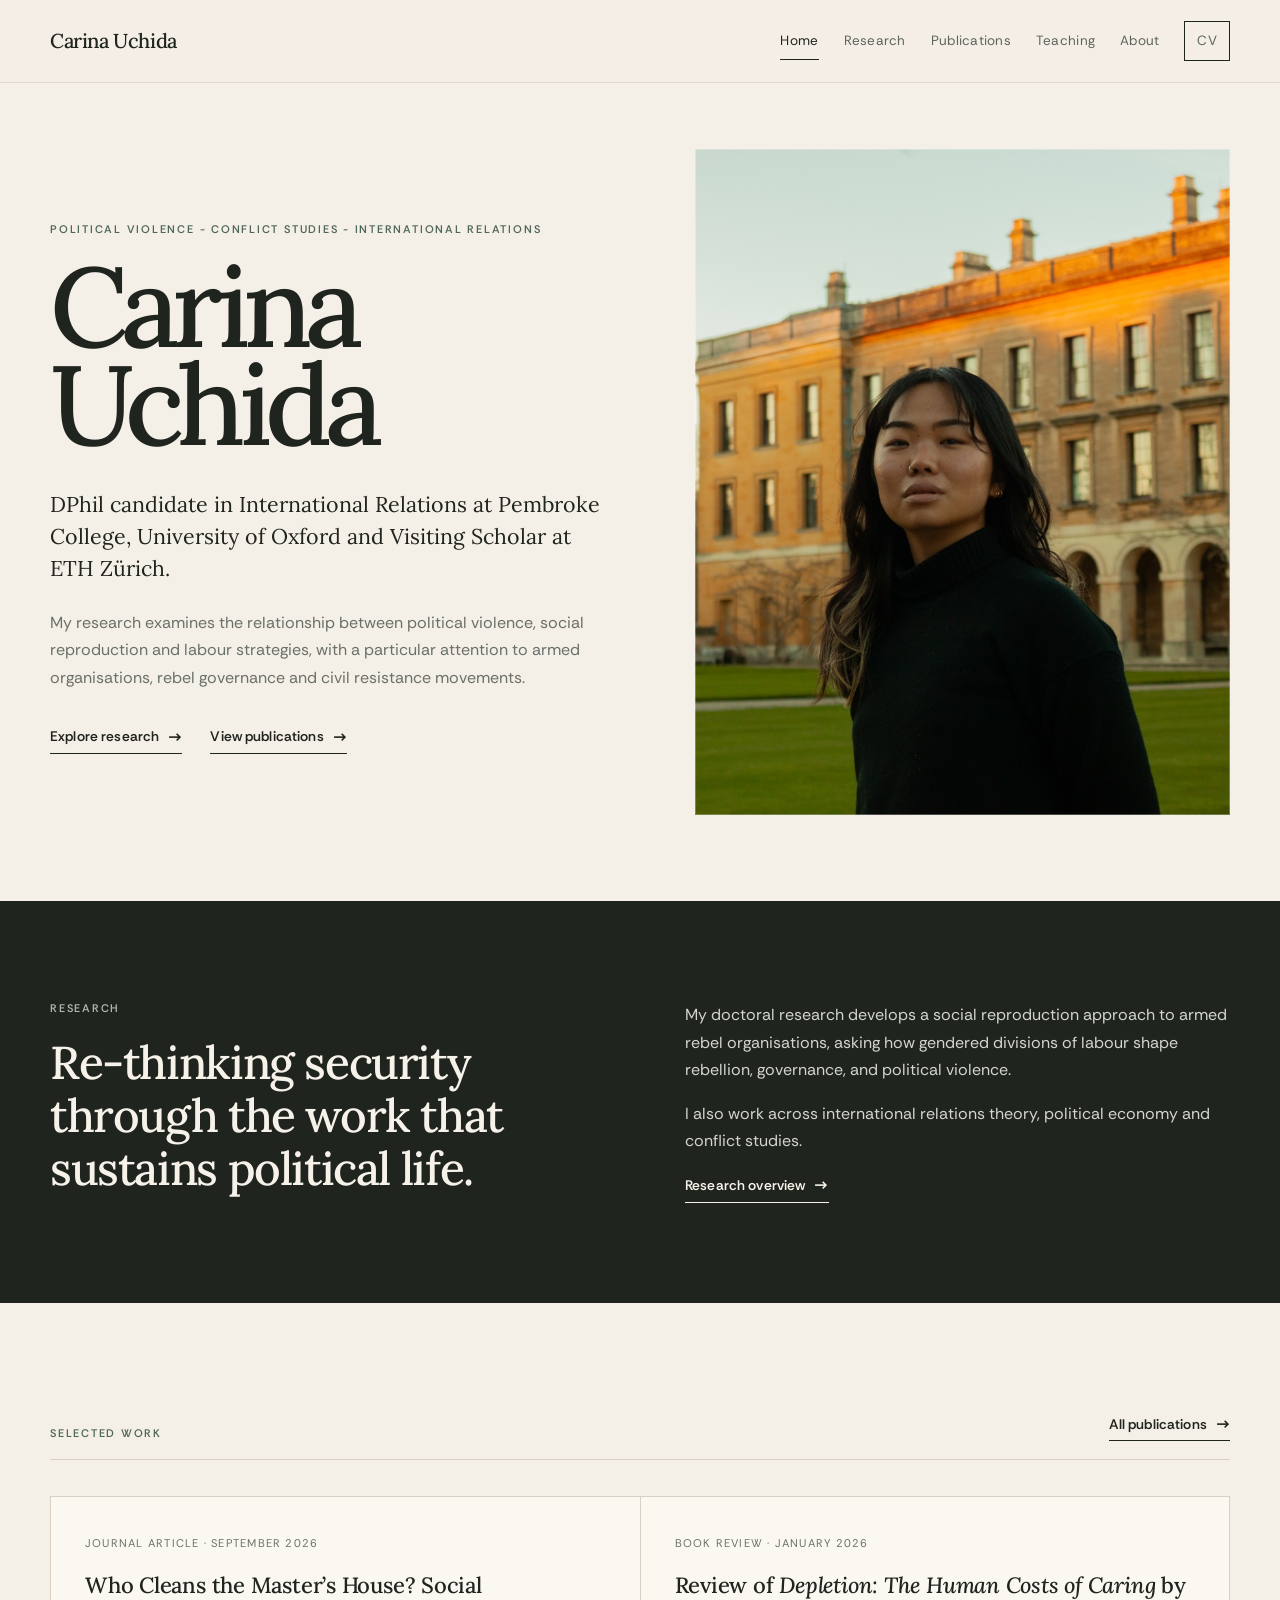
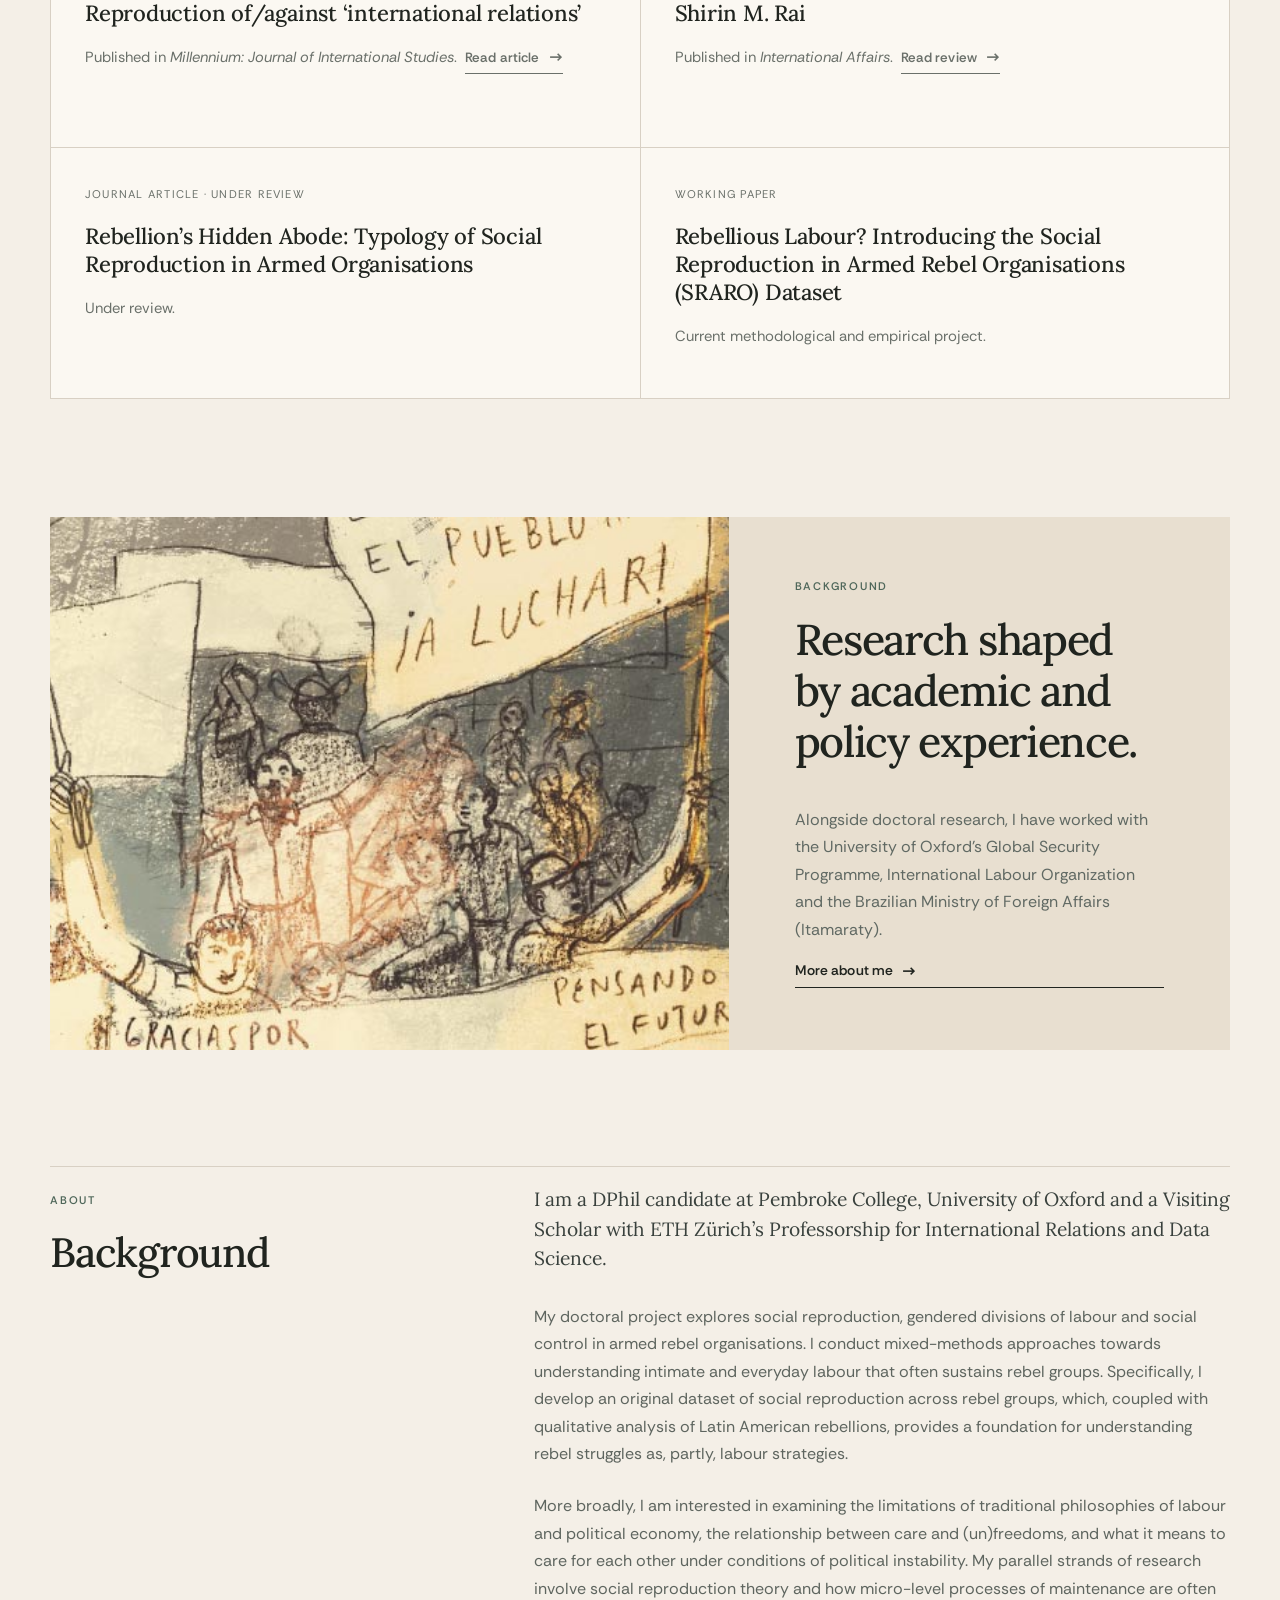
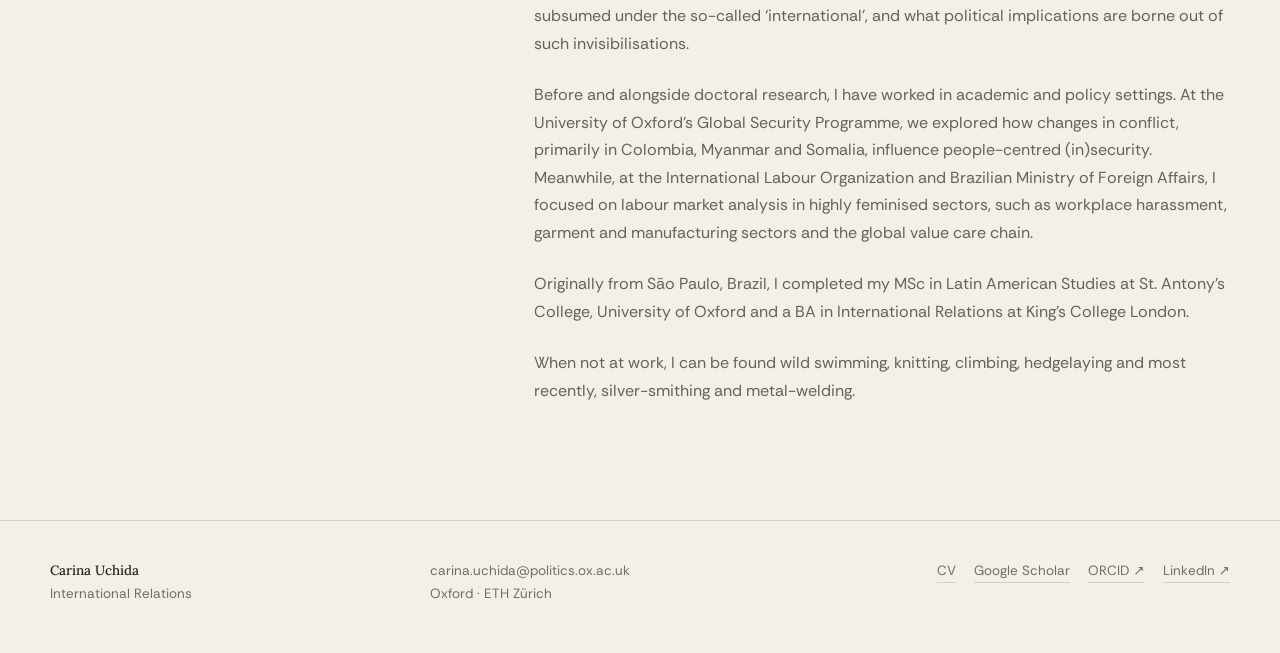
==== commit 4cb64da4: "Update index.html" ====
--- a/index.html
+++ b/index.html
@@ -83,7 +83,7 @@
     </section>
 
     <section class="wrap portrait-strip">
-      <div class="portrait-image"><img src="assets/carina-garden.jpeg" alt="Carina Uchida in a garden with a willow tree and footbridge"></div>
+      <div class="portrait-image"><img src="assets/av-valle-6-2-2_0.jpg" alt="Carina Uchida in a garden with a willow tree and footbridge"></div>
       <div class="portrait-copy">
         <p class="eyebrow">Background</p>
         <h2>Research shaped by academic and policy experience.</h2>
@@ -95,7 +95,7 @@
     <section class="wrap home-bio" id="about">
       <div class="home-bio-label">
         <p class="eyebrow">About</p>
-        <h2>A little more about my research and background.</h2>
+        <h2>Background</h2>
       </div>
       <div class="home-bio-body">
         <p class="bio-role">I am a DPhil candidate at Pembroke College, University of Oxford and a Visiting Scholar with ETH Zürich’s Professorship for International Relations and Data Science.</p>
